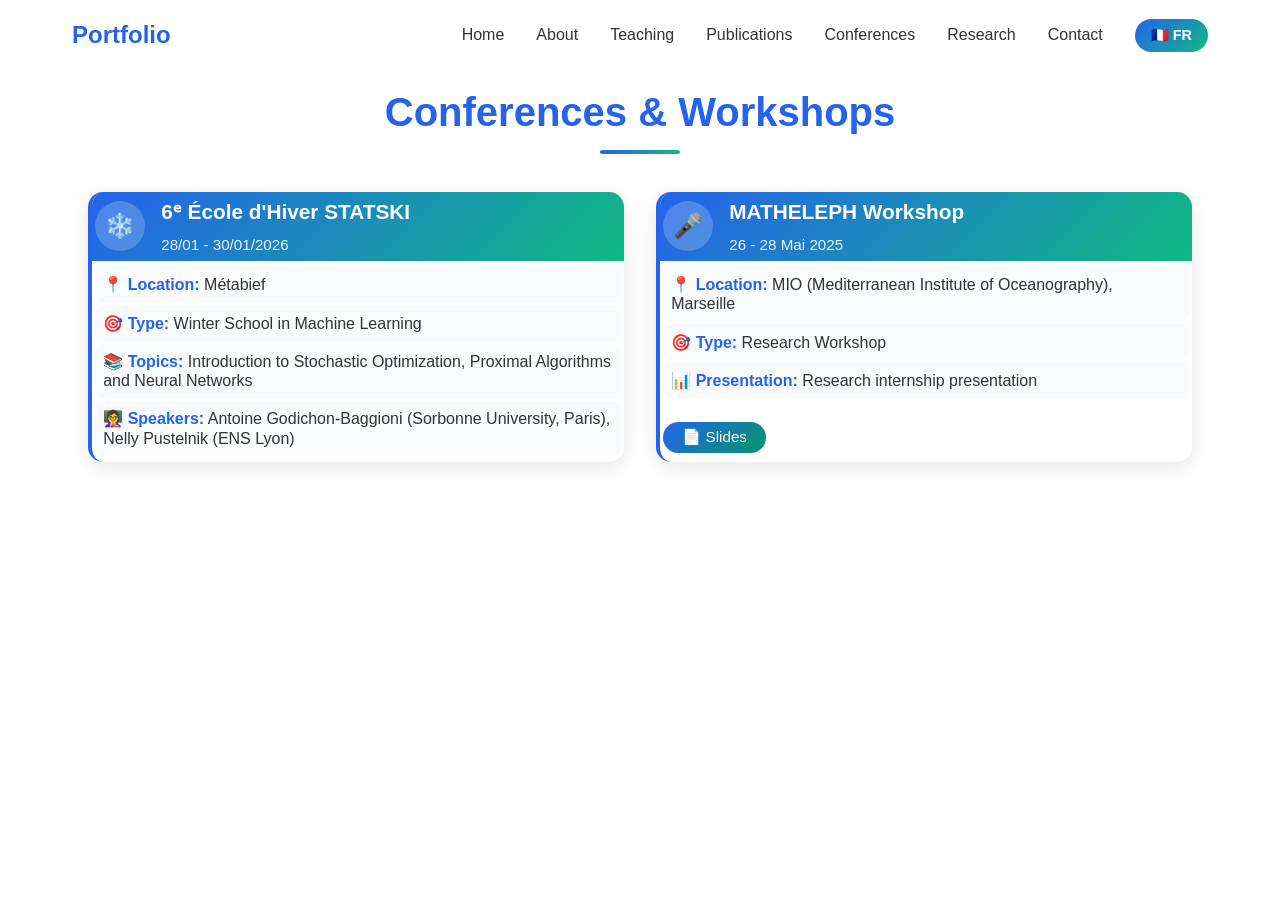
==== conferences.html @ 9cde71ce "Version prête a mettre en public" ====
<!DOCTYPE html>
<html lang="fr">
<head>
    <meta charset="UTF-8">
    <meta name="viewport" content="width=device-width, initial-scale=1.0">
    <title>Conférences - Portfolio</title>
    <link rel="stylesheet" href="style.css">
</head>
<body>
    <!-- Navigation -->
    <nav>
        <div class="nav-container">
            <div class="logo">Portfolio</div>
            <div class="mobile-menu-toggle" onclick="toggleMobileMenu()">
                <span></span>
                <span></span>
                <span></span>
            </div>
            <ul class="nav-links" id="navLinks">
                <li><a href="index.html" data-fr="Accueil" data-en="Home">Accueil</a></li>
                <li><a href="about.html" data-fr="À propos" data-en="About">À propos</a></li>
                <li><a href="teaching.html" data-fr="Enseignement" data-en="Teaching">Enseignement</a></li>
                <li><a href="publications.html" data-fr="Publications" data-en="Publications">Publications</a></li>
                <li><a href="conferences.html" data-fr="Conférences" data-en="Conferences">Conférences</a></li>
                <li><a href="research.html" data-fr="Recherche" data-en="Research">Recherche</a></li>
                <li><a href="contact.html" data-fr="Contact" data-en="Contact">Contact</a></li>
                <li><button class="language-toggle" onclick="toggleLanguage()" id="langToggle">🇬🇧 EN</button></li>
            </ul>
        </div>
    </nav>

    <!-- Conferences Section -->
    <section id="conferences" class="section">
        <div class="container">
            <h2 class="section-title" data-fr="Conférences & Workshops" data-en="Conferences & Workshops">
                Conférences & Workshops
            </h2>

            <div class="conferences-grid">
                <!-- Carte 1 : 6ème École d'Hiver STATSKI -->
                <div class="conference-card">
                    <div class="conference-header">
                        <div class="conference-icon">❄️</div>
                        <div>
                            <h3>6ᵉ École d'Hiver STATSKI</h3>
                            <p class="conference-date">28/01 - 30/01/2026</p>
                        </div>
                    </div>

                    <div class="conference-body">
                        <p class="conference-location">
                            <strong>📍 <span data-fr="Lieu" data-en="Location">Lieu</span>:</strong> 
                            <span data-fr="Métabief" data-en="Métabief">
                                Métabief
                            </span>
                        </p>

                        <p class="conference-type">
                            <strong>🎯 <span data-fr="Type" data-en="Type">Type</span>:</strong> 
                            <span data-fr="École d'hiver en Machine Learning" data-en="Winter School in Machine Learning">École d'hiver en Machine Learning</span>
                        </p>

                        <p class="conference-topics">
                            <strong>📚 <span data-fr="Sujets traités" data-en="Topics">Sujets traités</span>:</strong> 
                            <span data-fr="Introduction à l'optimisation stochastique, Algorithmes proximaux et réseaux de neurones" 
                                  data-en="Introduction to Stochastic Optimization, Proximal Algorithms and Neural Networks">
                                    Introduction à l'optimisation stochastique, Algorithmes proximaux et réseaux de neurones
                            </span>
                        </p>

                        <p class="conference-speakers">
                            <strong>👩‍🏫 <span data-fr="Intervenants" data-en="Speakers">Intervenants</span>:</strong> 
                            <span data-fr="Antoine Godichon-Baggioni (Sorbonne Université, Paris), Nelly Pustelnik (ENS Lyon)" 
                                  data-en="Antoine Godichon-Baggioni (Sorbonne University, Paris), Nelly Pustelnik (ENS Lyon)">
                                Antoine Godichon-Baggioni (Sorbonne Université, Paris), Nelly Pustelnik (ENS Lyon)
                            </span>
                        </p>
                    </div>
                </div>

                <!-- Carte 2 : MATHELEPH Workshop -->
                <div class="conference-card">
                    <div class="conference-header">
                        <div class="conference-icon">🎤</div>
                        <div>
                            <h3>MATHELEPH Workshop</h3>
                            <p class="conference-date">26 - 28 Mai 2025</p>
                        </div>
                    </div>
                    
                    <div class="conference-body">
                        <p class="conference-location">
                            <strong>📍 <span data-fr="Lieu" data-en="Location">Lieu</span>:</strong> 
                            <span data-fr="MIO (Mediterranean Institute of Oceanography), Marseille" data-en="MIO (Mediterranean Institute of Oceanography), Marseille">
                                MIO (Mediterranean Institute of Oceanography), Marseille
                            </span>
                        </p>
                        
                        <p class="conference-type">
                            <strong>🎯 <span data-fr="Type" data-en="Type">Type</span>:</strong> 
                            <span data-fr="Workshop de recherche" data-en="Research Workshop">Workshop de recherche</span>
                        </p>
                        
                        <p class="conference-presentation">
                            <strong>📊 <span data-fr="Présentation" data-en="Presentation">Présentation</span>:</strong> 
                            <span data-fr="Présentation de mon stage de recherche" data-en="Research internship presentation">
                                Présentation de mon stage de recherche
                            </span>
                        </p>
                        
                        <div class="conference-links">
                            <a href="pdf/matheleph.pdf" target="_blank" rel="noopener noreferrer" class="conference-link">
                                <span data-fr="📄 Présentation" data-en="📄 Slides">📄 Slides</span>
                            </a>
                        </div>
                    </div>
                </div>

            </div>
        </div>
    </section>

    <script src="script.js"></script>
</body>
</html>
---- style.css ----
* {
    margin: 0;
    padding: 0;
    box-sizing: border-box;
}

body {
    font-family: 'Segoe UI', Tahoma, Geneva, Verdana, sans-serif;
    line-height: 1.6;
    color: #333;
    overflow-x: hidden;
}

/* Navigation */
nav {
    position: fixed;
    top: 0;
    width: 100%;
    background: rgba(255, 255, 255, 0.95);
    backdrop-filter: blur(10px);
    z-index: 1000;
    padding: 1rem 0;
    transition: all 0.3s ease;
}

.nav-container {
    max-width: 1200px;
    margin: 0 auto;
    display: flex;
    justify-content: space-between;
    align-items: center;
    padding: 0 2rem;
}

.logo {
    font-size: 1.5rem;
    font-weight: bold;
    color: #2563eb;
}

.nav-links {
    display: flex;
    list-style: none;
    gap: 2rem;
    align-items: center;
}

.language-toggle {
    background: linear-gradient(135deg, #2563eb, #10b981);
    color: white;
    border: none;
    padding: 0.5rem 1rem;
    border-radius: 20px;
    cursor: pointer;
    font-size: 0.9rem;
    font-weight: bold;
    transition: all 0.3s ease;
    display: flex;
    align-items: center;
    gap: 0.5rem;
}

.language-toggle:hover {
    transform: scale(1.05);
    box-shadow: 0 5px 15px rgba(37, 99, 235, 0.3);
}

.nav-links a {
    text-decoration: none;
    color: #333;
    transition: color 0.3s ease;
    position: relative;
}

.nav-links a:hover {
    color: #2563eb;
}

.nav-links a::after {
    content: '';
    position: absolute;
    width: 0;
    height: 2px;
    bottom: -5px;
    left: 0;
    background: linear-gradient(90deg, #2563eb, #10b981);
    transition: width 0.3s ease;
}

.nav-links a:hover::after {
    width: 100%;
}

/* Hero Section */
.hero {
    min-height: 100vh;
    background: linear-gradient(135deg, #667eea 0%, #764ba2 100%);
    display: flex;
    align-items: center;
    justify-content: center;
    text-align: center;
    color: white;
    position: relative;
    overflow: hidden;
    padding: 6rem 0 3rem;
}

.hero::before {
    content: '';
    position: absolute;
    top: 0;
    left: 0;
    right: 0;
    bottom: 0;
    background: rgba(0, 0, 0, 0.1);
    z-index: 1;
}

.math-background {
    position: absolute;
    top: 0;
    left: 0;
    width: 100%;
    height: 100%;
    overflow: hidden;
    z-index: 0;
}

.floating-formula {
    position: absolute;
    color: rgba(255, 255, 255, 0.15);
    font-family: 'Times New Roman', serif;
    font-weight: bold;
    pointer-events: none;
    animation: float-formulas 20s linear infinite;
}

.floating-code {
    position: absolute;
    color: rgba(255, 255, 255, 0.1);
    font-family: 'Courier New', monospace;
    font-size: 0.8rem;
    pointer-events: none;
    animation: float-code 25s linear infinite;
}

@keyframes float-formulas {
    0% {
        transform: translateY(100vh) translateX(0) rotate(0deg);
        opacity: 0;
    }
    10% {
        opacity: 1;
    }
    90% {
        opacity: 1;
    }
    100% {
        transform: translateY(-100px) translateX(50px) rotate(360deg);
        opacity: 0;
    }
}

@keyframes float-code {
    0% {
        transform: translateY(100vh) translateX(0) rotate(0deg);
        opacity: 0;
    }
    10% {
        opacity: 1;
    }
    90% {
        opacity: 1;
    }
    100% {
        transform: translateY(-100px) translateX(-30px) rotate(-180deg);
        opacity: 0;
    }
}

.hero-content {
    z-index: 2;
    max-width: 1200px;
    padding: 0 2rem;
    position: relative;
    width: 100%;
}

.hero-grid {
    display: grid;
    grid-template-columns: 1fr 1fr;
    gap: 4rem;
    align-items: center;
}

.hero-left {
    text-align: center;
}

.profile-photo {
    width: 250px;
    height: 250px;
    border-radius: 50%;
    background: rgba(255, 255, 255, 0.2);
    margin: 0 auto 1.5rem;
    display: flex;
    align-items: center;
    justify-content: center;
    border: 4px solid rgba(255, 255, 255, 0.3);
    font-size: 2.5rem;
    animation: pulse 2s ease-in-out infinite;
    overflow: hidden;
    position: relative;
}

.profile-photo img {
    width: 100%;
    height: 100%;
    object-fit: cover;
    border-radius: 50%;
}

.profile-photo.placeholder {
    background: rgba(255, 255, 255, 0.2);
    color: white;
}

.hero h1 {
    font-size: 2.5rem;
    margin-bottom: 0.8rem;
    animation: fadeInUp 1s ease-out;
}

.hero .subtitle {
    font-size: 1.1rem;
    margin-bottom: 0.8rem;
    opacity: 0.9;
    animation: fadeInUp 1s ease-out 0.2s both;
}

.hero .tagline {
    font-size: 1rem;
    opacity: 0.8;
    animation: fadeInUp 1s ease-out 0.4s both;
}

.hero-right {
    text-align: left;
}

.contact-hero-title {
    font-size: 1.8rem;
    margin-bottom: 1.5rem;
    opacity: 0.95;
    font-weight: 600;
}

.contact-hero-item {
    display: flex;
    align-items: center;
    gap: 1rem;
    padding: 1rem;
    background: rgba(255, 255, 255, 0.15);
    border-radius: 10px;
    margin-bottom: 1rem;
    transition: all 0.3s ease;
    backdrop-filter: blur(10px);
}

.contact-hero-item:hover {
    background: rgba(255, 255, 255, 0.25);
    transform: translateX(10px);
}

.contact-hero-icon {
    width: 45px;
    height: 45px;
    background: rgba(255, 255, 255, 0.3);
    border-radius: 50%;
    display: flex;
    align-items: center;
    justify-content: center;
    font-size: 1.2rem;
    flex-shrink: 0;
}

.contact-hero-item strong {
    display: block;
    margin-bottom: 0.2rem;
    font-size: 0.9rem;
}

.contact-hero-item a {
    color: white;
    text-decoration: none;
    transition: opacity 0.3s ease;
}

.contact-hero-item a:hover {
    opacity: 0.8;
    text-decoration: underline;
}

.contact-hero-item span {
    font-size: 0.95rem;
}

/* Sections */
.section {
    padding: 5rem 0;
}

.container {
    max-width: 1200px;
    margin: 0 auto;
    padding: 0 2rem;
}

.section-title {
    font-size: 2.5rem;
    text-align: center;
    margin-bottom: 3rem;
    color: #2563eb;
    position: relative;
}

.section-title::after {
    content: '';
    width: 80px;
    height: 4px;
    background: linear-gradient(90deg, #2563eb, #10b981);
    position: absolute;
    bottom: -10px;
    left: 50%;
    transform: translateX(-50%);
    border-radius: 2px;
}

/* About Section */
.about {
    background: #f8fafc;
}

.about-content {
    display: grid;
    grid-template-columns: 1fr 1fr;
    gap: 4rem;
    align-items: center;
}

.about-text {
    font-size: 1.1rem;
    line-height: 1.8;
}

.about-highlights {
    background: white;
    padding: 2rem;
    border-radius: 15px;
    box-shadow: 0 10px 30px rgba(0, 0, 0, 0.1);
    transform: translateY(20px);
    animation: slideInRight 1s ease-out forwards;
}

.highlight-item {
    display: flex;
    align-items: center;
    margin-bottom: 1.5rem;
    padding: 1rem;
    background: linear-gradient(135deg, #e0f2fe, #e8f5e8);
    border-radius: 10px;
    transition: transform 0.3s ease;
}

.highlight-item:hover {
    transform: translateX(10px);
}

.highlight-icon {
    width: 40px;
    height: 40px;
    background: linear-gradient(135deg, #2563eb, #10b981);
    border-radius: 50%;
    display: flex;
    align-items: center;
    justify-content: center;
    margin-right: 1rem;
    color: white;
    font-weight: bold;
}

/* Teaching Section */
.teaching-intro {
    text-align: center;
    font-size: 1.1rem;
    margin-bottom: 3rem;
    color: #334155;
    line-height: 1.8;
}

.teaching-table-container {
    overflow-x: auto;
    background: white;
    border-radius: 15px;
    box-shadow: 0 10px 30px rgba(0, 0, 0, 0.1);
    padding: 2rem;
    max-width: 1200px;
    margin: 0 auto 2rem auto;
}

.teaching-table {
    width: 100%;
    min-width: 900px;
    border-collapse: collapse;
    font-size: 1rem;
}

.teaching-table thead {
    background: linear-gradient(135deg, #2563eb, #10b981);
    color: white;
}

.teaching-table th {
    padding: 1.2rem;
    text-align: left;
    font-weight: 600;
    border-bottom: 3px solid #1e40af;
}

.teaching-table td {
    padding: 1.5rem 1.2rem;
    border-bottom: 1px solid #e2e8f0;
    vertical-align: top;
}

.teaching-table tbody tr {
    transition: all 0.3s ease;
}

.teaching-table tbody tr:hover {
    background: linear-gradient(135deg, #f0f9ff, #f0fdf4);
    transform: scale(1.01);
}

.teaching-table tbody tr:last-child td {
    border-bottom: none;
}

.teaching-table ul {
    margin: 0.5rem 0 0 0;
    padding-left: 1.5rem;
    list-style-type: disc;
}

.teaching-table li {
    margin: 0.3rem 0;
    line-height: 1.6;
}

.teaching-table strong {
    color: #2563eb;
    display: block;
    margin-bottom: 0.5rem;
}

.subsection-title {
    text-align: center;
    margin-top: 3rem;
    margin-bottom: 2rem;
    font-size: 1.8rem;
    color: #2563eb;
}

/* Publication Section */
.publications-list {
    margin-top: 1rem;
}

.publication-item {
    margin-bottom: 0.8rem;
    padding-bottom: 0.4rem;
    border-bottom: 1px solid #e5e7eb;
}

.publication-authors {
    margin: 0;
    font-size: 0.95rem;
    line-height: 1.2;
}

.publication-title {
    margin: 0.1rem 0;
    font-size: 1rem;
    line-height: 1.2;
}

.publication-journal {
    margin: 0;
    font-size: 0.85rem;
    color: #374151;
    line-height: 1.2;
}

.publication-links {
    margin-top: 0.2rem;
}

.publication-links a {
    margin-right: 0.6rem;
    font-size: 0.85rem;
    color: #2563eb;
    text-decoration: none;
}

/* Conferences Section */

.conferences-grid {
    display: grid;
    grid-template-columns: repeat(auto-fit, minmax(350px, 1fr));
    gap: 2rem;
    margin: 1rem 1rem 1rem 1rem;
}

.conference-card {
    background: white;
    border-radius: 15px;
    box-shadow: 0 5px 20px rgba(0, 0, 0, 0.1);
    overflow: hidden;
    transition: all 0.3s ease;
    border-left: 4px solid  #2563eb;
}

.conference-card:hover {
    transform: translateY(-10px);
    box-shadow: 0 15px 40px rgba(0, 0, 0, 0.15);
}

.conference-header {
    background: linear-gradient(135deg, #2563eb, #10b981);
    color: white;
    padding: 0.2rem;
    display: flex;
    align-items: center;
    gap: 1rem;
}

.conference-icon {
    width: 50px;
    height: 50px;
    background: rgba(255, 255, 255, 0.2);
    border-radius: 50%;
    display: flex;
    align-items: center;
    justify-content: center;
    font-size: 1.5rem;
    flex-shrink: 0;
}

.conference-header h3 {
    margin: 0;
    font-size: 1.3rem;
}

.conference-date {
    margin: 0.3rem 0 0 0;
    font-size: 0.95rem;
    opacity: 0.9;
}

.conference-body {
    padding: 0.2rem;
}

.conference-body p {
    margin: 0.2rem 0; 
    line-height: 1.2
}

.conference-location,
.conference-type,
.conference-presentation,
.conference-topics,
.conference-speakers{
    padding: 0.5rem;
    background: #f8fafc;
    border-radius: 8px;
    margin-bottom: 0.8rem;
}

.conference-location strong,
.conference-type strong,
.conference-presentation strong,
.conference-topics strong,
.conference-speakers strong{
    color: #2563eb;
    margin-bottom: 0.5rem;
}

.conference-links {
    margin-top: 1.5rem;
    display: flex;
    flex-wrap: wrap;
    gap: 1rem;
}

.conference-link {
    padding: 0.2rem 1.2rem;
    background: linear-gradient(135deg, #2563eb, #059669);
    color: white;
    text-decoration: none;
    border-radius: 25px;
    font-size: 0.95rem;
    transition: all 0.3s ease;
    display: inline-block;
}

.conference-link:hover {
    transform: scale(1.05);
    box-shadow: 0 5px 15px rgba(16, 185, 129, 0.3);
}

/* Research Section */
.research-grid {
    display: grid;
    grid-template-columns: repeat(auto-fit, minmax(300px, 1fr));
    gap: 2rem;
    margin-top: 2rem;
}

.research-card {
    background: white;
    padding: 2rem;
    border-radius: 15px;
    box-shadow: 0 5px 20px rgba(0, 0, 0, 0.1);
    transition: all 0.3s ease;
    border-left: 4px solid #2563eb;
}

.research-card:hover {
    transform: translateY(-10px);
    box-shadow: 0 15px 40px rgba(0, 0, 0, 0.15);
}

.research-card h3 {
    color: #2563eb;
    margin-bottom: 1rem;
}

.research-links {
    margin-top: 1rem;
    display: flex;
    gap: 1rem;
}

.research-link {
    padding: 0.5rem 1rem;
    background: linear-gradient(135deg, #2563eb, #10b981);
    color: white;
    text-decoration: none;
    border-radius: 25px;
    font-size: 0.9rem;
    transition: all 0.3s ease;
}

.research-link:hover {
    transform: scale(1.05);
    box-shadow: 0 5px 15px rgba(37, 99, 235, 0.3);
}

/* Contact Section */
.contact {
    background: linear-gradient(135deg, #1e293b, #334155);
    color: white;
}

.contact-content {
    max-width: 600px;
    margin: 0 auto;
}

.contact-form {
    background: rgba(255, 255, 255, 0.1);
    padding: 2rem;
    border-radius: 15px;
    backdrop-filter: blur(10px);
}

.form-group {
    margin-bottom: 1.5rem;
}

.form-group label {
    display: block;
    margin-bottom: 0.5rem;
    color: #e2e8f0;
}

.form-group input,
.form-group textarea {
    width: 100%;
    padding: 1rem;
    border: none;
    border-radius: 8px;
    background: rgba(255, 255, 255, 0.9);
    font-size: 1rem;
    transition: all 0.3s ease;
}

.form-group input:focus,
.form-group textarea:focus {
    outline: none;
    box-shadow: 0 0 0 3px rgba(37, 99, 235, 0.3);
}

.submit-btn {
    background: linear-gradient(135deg, #2563eb, #10b981);
    color: white;
    padding: 1rem 2rem;
    border: none;
    border-radius: 25px;
    font-size: 1rem;
    cursor: pointer;
    transition: all 0.3s ease;
    width: 100%;
}

.submit-btn:hover {
    transform: translateY(-2px);
    box-shadow: 0 10px 25px rgba(37, 99, 235, 0.3);
}

/* Animations */
@keyframes fadeInUp {
    from {
        opacity: 0;
        transform: translateY(30px);
    }
    to {
        opacity: 1;
        transform: translateY(0);
    }
}

@keyframes slideInRight {
    from {
        opacity: 0;
        transform: translateX(50px);
    }
    to {
        opacity: 1;
        transform: translateX(0);
    }
}

@keyframes pulse {
    0%, 100% {
        transform: scale(1);
    }
    50% {
        transform: scale(1.05);
    }
}

/* Mobile Responsive */
@media (max-width: 968px) {
    .hero-grid {
        grid-template-columns: 1fr;
        gap: 2rem;
    }

    .hero-right {
        text-align: center;
    }

    .contact-hero-item {
        justify-content: center;
    }

    .teaching-table-container {
        padding: 1rem;
    }

    .teaching-table {
        font-size: 0.9rem;
    }

    .teaching-table th,
    .teaching-table td {
        padding: 0.8rem 0.6rem;
    }
}

@media (max-width: 768px) {
    .nav-container {
        padding: 0 1rem;
    }

    .nav-links {
        gap: 1rem;
    }

    .hero {
        min-height: auto;
        padding: 5rem 0 2rem;
    }

    .hero h1 {
        font-size: 2rem;
    }

    .hero .subtitle {
        font-size: 1rem;
    }

    .hero .tagline {
        font-size: 0.9rem;
    }

    .about-content {
        grid-template-columns: 1fr;
        gap: 2rem;
    }

    .profile-photo {
        width: 180px;
        height: 180px;
        font-size: 2rem;
    }

    .container {
        padding: 0 1rem;
    }

    .research-links {
        flex-direction: column;
    }

    .contact-hero-title {
        font-size: 1.5rem;
    }

    .contact-hero-item {
        flex-direction: column;
        text-align: center;
    }
}

/* Scroll behavior */
html {
    scroll-behavior: smooth;
}

/* Mobile menu toggle */
.mobile-menu-toggle {
    display: none;
    flex-direction: column;
    cursor: pointer;
}

.mobile-menu-toggle span {
    width: 25px;
    height: 3px;
    background: #333;
    margin: 3px 0;
    transition: 0.3s;
}

@media (max-width: 768px) {
    .mobile-menu-toggle {
        display: flex;
    }

    .nav-links {
        position: fixed;
        top: 70px;
        left: -100%;
        width: 100%;
        height: calc(100vh - 70px);
        background: white;
        flex-direction: column;
        justify-content: flex-start;
        align-items: center;
        padding-top: 2rem;
        transition: left 0.3s ease;
    }

    .nav-links.active {
        left: 0;
    }
}
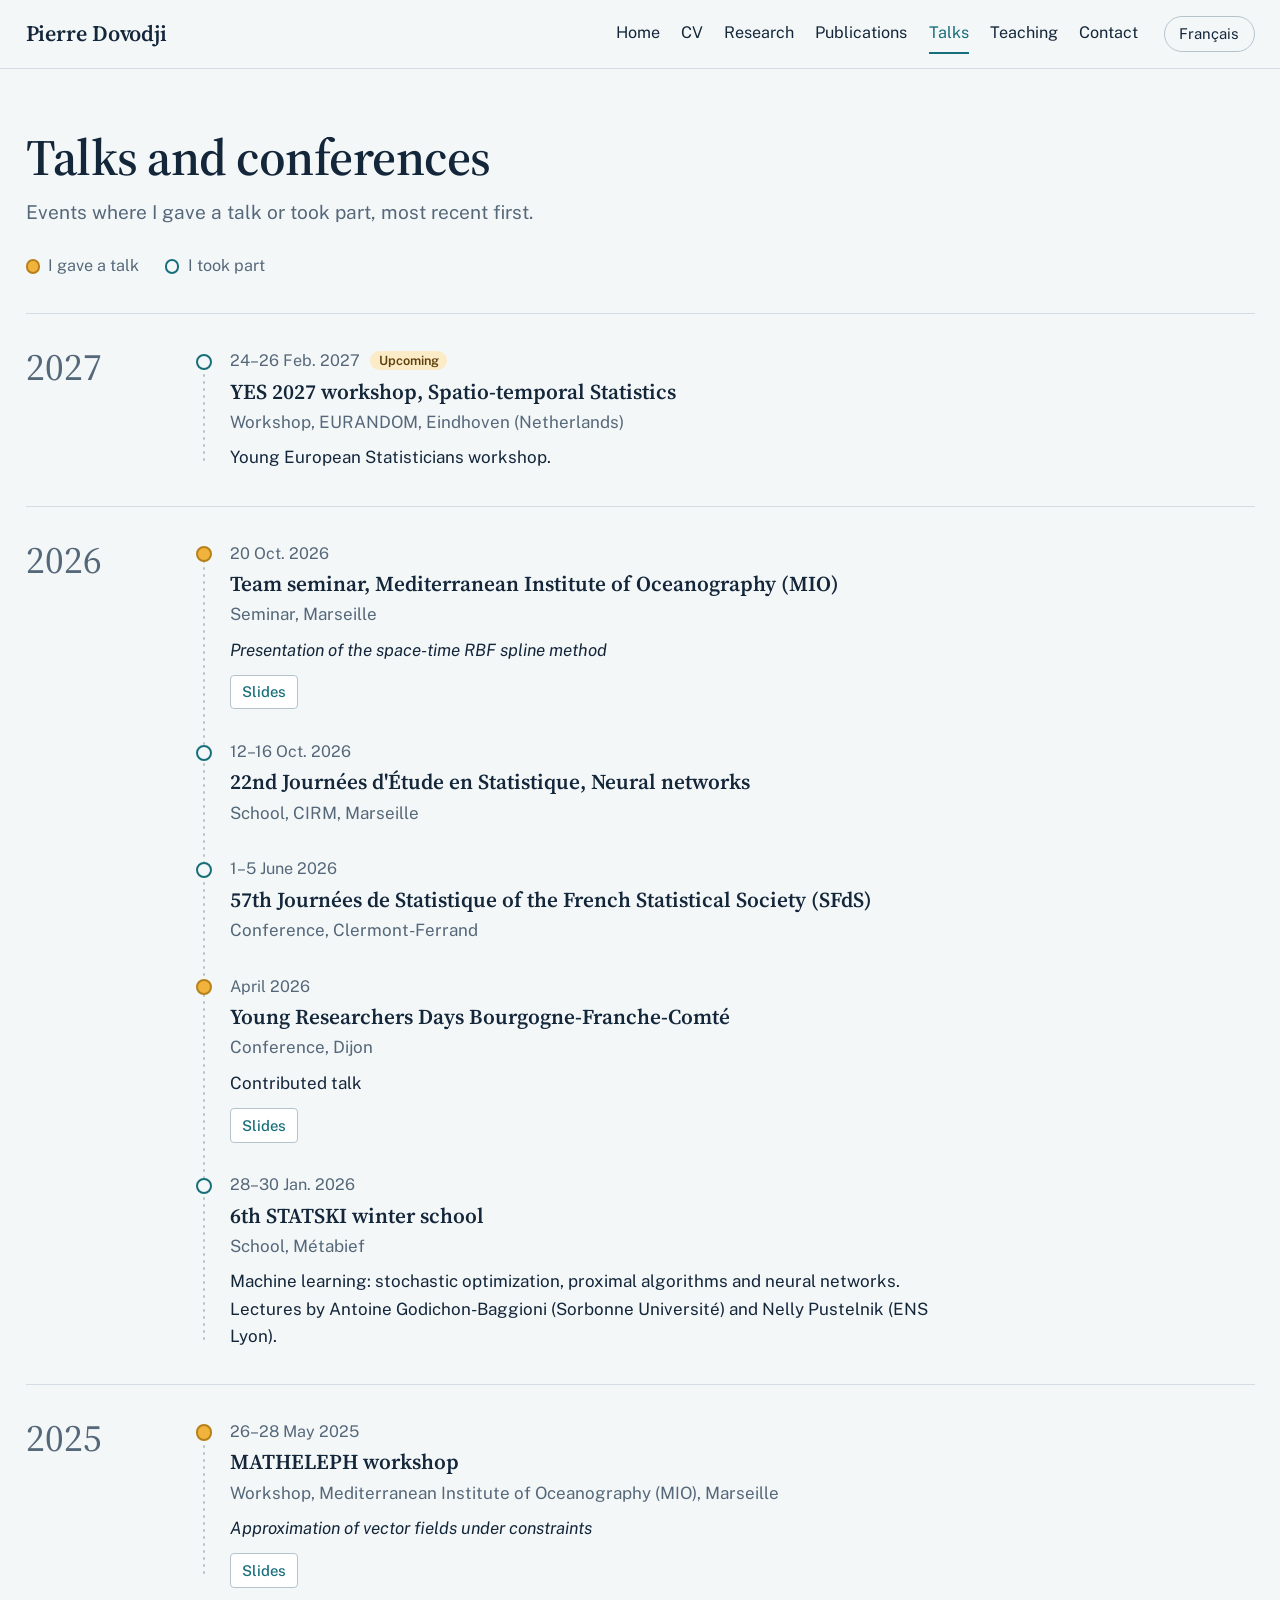
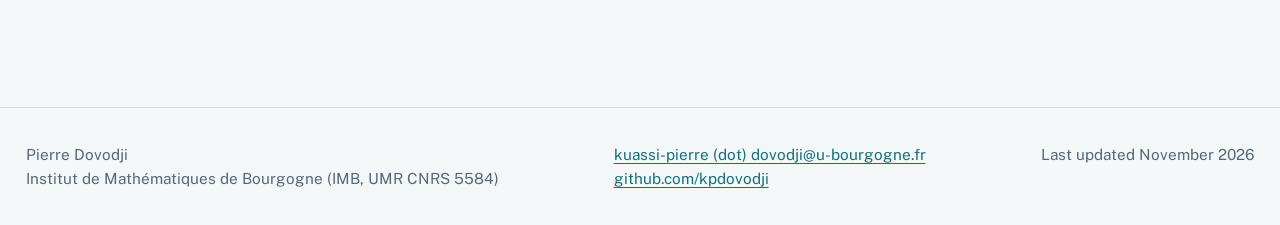
==== commit 1bb98a51: "Nouveau site" ====
--- a/conferences.html
+++ b/conferences.html
@@ -1,125 +1,19 @@
 <!DOCTYPE html>
-<html lang="fr">
+<html lang="en">
 <head>
     <meta charset="UTF-8">
     <meta name="viewport" content="width=device-width, initial-scale=1.0">
-    <title>Conférences - Portfolio</title>
+    <title>Talks | Pierre Dovodji</title>
+    <meta name="description" content="Talks and conferences of Pierre Dovodji.">
+    <link rel="icon" href="favicon.svg" type="image/svg+xml">
     <link rel="stylesheet" href="style.css">
 </head>
-<body>
-    <!-- Navigation -->
-    <nav>
-        <div class="nav-container">
-            <div class="logo">Portfolio</div>
-            <div class="mobile-menu-toggle" onclick="toggleMobileMenu()">
-                <span></span>
-                <span></span>
-                <span></span>
-            </div>
-            <ul class="nav-links" id="navLinks">
-                <li><a href="index.html" data-fr="Accueil" data-en="Home">Accueil</a></li>
-                <li><a href="about.html" data-fr="À propos" data-en="About">À propos</a></li>
-                <li><a href="teaching.html" data-fr="Enseignement" data-en="Teaching">Enseignement</a></li>
-                <li><a href="publications.html" data-fr="Publications" data-en="Publications">Publications</a></li>
-                <li><a href="conferences.html" data-fr="Conférences" data-en="Conferences">Conférences</a></li>
-                <li><a href="research.html" data-fr="Recherche" data-en="Research">Recherche</a></li>
-                <li><a href="contact.html" data-fr="Contact" data-en="Contact">Contact</a></li>
-                <li><button class="language-toggle" onclick="toggleLanguage()" id="langToggle">🇬🇧 EN</button></li>
-            </ul>
-        </div>
-    </nav>
-
-    <!-- Conferences Section -->
-    <section id="conferences" class="section">
-        <div class="container">
-            <h2 class="section-title" data-fr="Conférences & Workshops" data-en="Conferences & Workshops">
-                Conférences & Workshops
-            </h2>
-
-            <div class="conferences-grid">
-                <!-- Carte 1 : 6ème École d'Hiver STATSKI -->
-                <div class="conference-card">
-                    <div class="conference-header">
-                        <div class="conference-icon">❄️</div>
-                        <div>
-                            <h3>6ᵉ École d'Hiver STATSKI</h3>
-                            <p class="conference-date">28/01 - 30/01/2026</p>
-                        </div>
-                    </div>
-
-                    <div class="conference-body">
-                        <p class="conference-location">
-                            <strong>📍 <span data-fr="Lieu" data-en="Location">Lieu</span>:</strong> 
-                            <span data-fr="Métabief" data-en="Métabief">
-                                Métabief
-                            </span>
-                        </p>
-
-                        <p class="conference-type">
-                            <strong>🎯 <span data-fr="Type" data-en="Type">Type</span>:</strong> 
-                            <span data-fr="École d'hiver en Machine Learning" data-en="Winter School in Machine Learning">École d'hiver en Machine Learning</span>
-                        </p>
-
-                        <p class="conference-topics">
-                            <strong>📚 <span data-fr="Sujets traités" data-en="Topics">Sujets traités</span>:</strong> 
-                            <span data-fr="Introduction à l'optimisation stochastique, Algorithmes proximaux et réseaux de neurones" 
-                                  data-en="Introduction to Stochastic Optimization, Proximal Algorithms and Neural Networks">
-                                    Introduction à l'optimisation stochastique, Algorithmes proximaux et réseaux de neurones
-                            </span>
-                        </p>
-
-                        <p class="conference-speakers">
-                            <strong>👩‍🏫 <span data-fr="Intervenants" data-en="Speakers">Intervenants</span>:</strong> 
-                            <span data-fr="Antoine Godichon-Baggioni (Sorbonne Université, Paris), Nelly Pustelnik (ENS Lyon)" 
-                                  data-en="Antoine Godichon-Baggioni (Sorbonne University, Paris), Nelly Pustelnik (ENS Lyon)">
-                                Antoine Godichon-Baggioni (Sorbonne Université, Paris), Nelly Pustelnik (ENS Lyon)
-                            </span>
-                        </p>
-                    </div>
-                </div>
-
-                <!-- Carte 2 : MATHELEPH Workshop -->
-                <div class="conference-card">
-                    <div class="conference-header">
-                        <div class="conference-icon">🎤</div>
-                        <div>
-                            <h3>MATHELEPH Workshop</h3>
-                            <p class="conference-date">26 - 28 Mai 2025</p>
-                        </div>
-                    </div>
-                    
-                    <div class="conference-body">
-                        <p class="conference-location">
-                            <strong>📍 <span data-fr="Lieu" data-en="Location">Lieu</span>:</strong> 
-                            <span data-fr="MIO (Mediterranean Institute of Oceanography), Marseille" data-en="MIO (Mediterranean Institute of Oceanography), Marseille">
-                                MIO (Mediterranean Institute of Oceanography), Marseille
-                            </span>
-                        </p>
-                        
-                        <p class="conference-type">
-                            <strong>🎯 <span data-fr="Type" data-en="Type">Type</span>:</strong> 
-                            <span data-fr="Workshop de recherche" data-en="Research Workshop">Workshop de recherche</span>
-                        </p>
-                        
-                        <p class="conference-presentation">
-                            <strong>📊 <span data-fr="Présentation" data-en="Presentation">Présentation</span>:</strong> 
-                            <span data-fr="Présentation de mon stage de recherche" data-en="Research internship presentation">
-                                Présentation de mon stage de recherche
-                            </span>
-                        </p>
-                        
-                        <div class="conference-links">
-                            <a href="pdf/matheleph.pdf" target="_blank" rel="noopener noreferrer" class="conference-link">
-                                <span data-fr="📄 Présentation" data-en="📄 Slides">📄 Slides</span>
-                            </a>
-                        </div>
-                    </div>
-                </div>
-
-            </div>
-        </div>
-    </section>
-
+<body data-page="talks">
+    <div id="site-header"></div>
+    <main id="app" tabindex="-1"></main>
+    <div id="site-footer"></div>
+    <noscript><p class="noscript">This site needs JavaScript. / Ce site a besoin de JavaScript.</p></noscript>
+    <script src="data.js"></script>
     <script src="script.js"></script>
 </body>
 </html>
--- a/style.css
+++ b/style.css
@@ -1,890 +1,474 @@
-* {
+/*
+  Style du site de Pierre Dovodji.
+  Couleurs : bleu océan profond (--sea), sarcelle (--teal), jaune safran des traces satellitaires (--track).
+*/
+
+/* Polices hébergées sur le site (licence SIL Open Font License, voir le dossier fonts) */
+@font-face {
+    font-family: "Source Serif 4"; font-style: normal; font-weight: 200 900; font-display: swap;
+    src: url("fonts/source-serif-4-latin-opsz-normal.woff2") format("woff2");
+}
+@font-face {
+    font-family: "Source Serif 4"; font-style: italic; font-weight: 200 900; font-display: swap;
+    src: url("fonts/source-serif-4-latin-opsz-italic.woff2") format("woff2");
+}
+@font-face {
+    font-family: "Public Sans"; font-style: normal; font-weight: 100 900; font-display: swap;
+    src: url("fonts/public-sans-latin-wght-normal.woff2") format("woff2");
+}
+@font-face {
+    font-family: "Public Sans"; font-style: italic; font-weight: 100 900; font-display: swap;
+    src: url("fonts/public-sans-latin-wght-italic.woff2") format("woff2");
+}
+
+:root {
+    --paper: #F4F7F8;
+    --surface: #FFFFFF;
+    --ink: #13263A;
+    --muted: #55687A;
+    --line: #D3DDE3;
+    --line-strong: #B4C3CC;
+    --sea: #0F2C44;
+    --teal: #176F7B;
+    --teal-light: #7CC6CF;
+    --track: #F2B33D;
+    --track-dark: #B7811A;
+    --cv-blue: #3873B3;
+    --serif: "Source Serif 4", "Source Serif Pro", Georgia, serif;
+    --sans: "Public Sans", "Segoe UI", system-ui, -apple-system, sans-serif;
+}
+
+*, *::before, *::after { box-sizing: border-box; }
+
+html { font-size: 106.25%; -webkit-text-size-adjust: 100%; }
+
+body {
     margin: 0;
-    padding: 0;
-    box-sizing: border-box;
-}
-
-body {
-    font-family: 'Segoe UI', Tahoma, Geneva, Verdana, sans-serif;
+    background: var(--paper);
+    color: var(--ink);
+    font-family: var(--sans);
+    font-size: 1rem;
     line-height: 1.6;
-    color: #333;
-    overflow-x: hidden;
-}
-
-/* Navigation */
-nav {
-    position: fixed;
-    top: 0;
-    width: 100%;
-    background: rgba(255, 255, 255, 0.95);
-    backdrop-filter: blur(10px);
-    z-index: 1000;
-    padding: 1rem 0;
-    transition: all 0.3s ease;
-}
-
-.nav-container {
-    max-width: 1200px;
-    margin: 0 auto;
-    display: flex;
-    justify-content: space-between;
-    align-items: center;
-    padding: 0 2rem;
-}
-
-.logo {
-    font-size: 1.5rem;
-    font-weight: bold;
-    color: #2563eb;
-}
-
-.nav-links {
-    display: flex;
-    list-style: none;
-    gap: 2rem;
-    align-items: center;
-}
-
-.language-toggle {
-    background: linear-gradient(135deg, #2563eb, #10b981);
-    color: white;
-    border: none;
-    padding: 0.5rem 1rem;
-    border-radius: 20px;
-    cursor: pointer;
-    font-size: 0.9rem;
-    font-weight: bold;
-    transition: all 0.3s ease;
-    display: flex;
-    align-items: center;
-    gap: 0.5rem;
-}
-
-.language-toggle:hover {
-    transform: scale(1.05);
-    box-shadow: 0 5px 15px rgba(37, 99, 235, 0.3);
-}
-
-.nav-links a {
-    text-decoration: none;
-    color: #333;
-    transition: color 0.3s ease;
+}
+
+img { max-width: 100%; }
+
+a {
+    color: var(--teal);
+    text-decoration-thickness: 1px;
+    text-underline-offset: 0.18em;
+}
+a:hover { text-decoration-thickness: 2px; }
+
+:focus-visible { outline: 3px solid var(--teal); outline-offset: 2px; }
+.hero :focus-visible { outline-color: var(--track); }
+main:focus { outline: none; }
+
+.wrap { max-width: 92rem; margin: 0 auto; padding-inline: 1.5rem; }
+
+.vh {
+    position: absolute !important;
+    width: 1px; height: 1px;
+    overflow: hidden;
+    clip: rect(0 0 0 0);
+    white-space: nowrap;
+}
+
+.skip-link { position: absolute; left: -9999px; }
+.skip-link:focus {
+    left: 1rem; top: 1rem; z-index: 100;
+    background: var(--surface); color: var(--ink);
+    padding: 0.5rem 1rem; border-radius: 6px;
+}
+
+.noscript { padding: 2rem; text-align: center; }
+
+h1, h2, h3 { color: var(--ink); }
+h2 { font-family: var(--serif); font-weight: 600; font-size: 1.6rem; line-height: 1.2; margin: 0 0 1.25rem; }
+h3 { font-family: var(--sans); font-weight: 600; font-size: 1.05rem; line-height: 1.35; margin: 0; }
+
+.muted, .where { color: var(--muted); }
+
+/* ---------- En-tête ---------- */
+
+.site-header {
+    position: sticky; top: 0; z-index: 20;
+    background: rgba(244, 247, 248, 0.97);
+    border-bottom: 1px solid var(--line);
+}
+
+.header-inner {
     position: relative;
-}
-
-.nav-links a:hover {
-    color: #2563eb;
-}
-
-.nav-links a::after {
-    content: '';
-    position: absolute;
-    width: 0;
-    height: 2px;
-    bottom: -5px;
-    left: 0;
-    background: linear-gradient(90deg, #2563eb, #10b981);
-    transition: width 0.3s ease;
-}
-
-.nav-links a:hover::after {
-    width: 100%;
-}
-
-/* Hero Section */
+    display: flex; align-items: center; justify-content: space-between;
+    gap: 1.5rem; min-height: 4rem;
+}
+
+.wordmark {
+    font-family: var(--serif); font-weight: 600; font-size: 1.3rem;
+    color: var(--ink); text-decoration: none; letter-spacing: -0.005em;
+}
+
+.site-nav { display: flex; align-items: center; gap: 1.5rem; }
+.site-nav ul { display: flex; gap: 1.25rem; list-style: none; margin: 0; padding: 0; }
+.site-nav a {
+    display: inline-block;
+    color: var(--ink); text-decoration: none; font-size: 0.95rem;
+    padding: 0.35rem 0; border-bottom: 2px solid transparent;
+}
+.site-nav a:hover { border-bottom-color: var(--line-strong); }
+.site-nav a[aria-current="page"] { color: var(--teal); border-bottom-color: var(--teal); }
+
+.lang-toggle, .menu-toggle {
+    font: inherit; font-size: 0.875rem; color: var(--ink);
+    background: transparent; border: 1px solid var(--line-strong);
+    border-radius: 999px; padding: 0.3rem 0.85rem; cursor: pointer;
+}
+.lang-toggle:hover, .menu-toggle:hover { border-color: var(--ink); }
+.menu-toggle { display: none; border-radius: 6px; }
+
+/* ---------- Boutons ---------- */
+
+.btn {
+    display: inline-block;
+    font-family: var(--sans); font-weight: 600; font-size: 0.95rem; line-height: 1.2;
+    padding: 0.7rem 1.15rem; border-radius: 6px; border: 1px solid transparent;
+    text-decoration: none; cursor: pointer;
+}
+.btn-primary { background: var(--track); color: var(--sea); }
+.btn-primary:hover { background: #F6C35F; }
+.btn-ghost { border-color: rgba(232, 241, 244, 0.55); color: #E8F1F4; }
+.btn-ghost:hover { border-color: #FFFFFF; background: rgba(255, 255, 255, 0.06); }
+
+/* ---------- Accueil : bandeau ---------- */
+
 .hero {
-    min-height: 100vh;
-    background: linear-gradient(135deg, #667eea 0%, #764ba2 100%);
-    display: flex;
-    align-items: center;
-    justify-content: center;
-    text-align: center;
-    color: white;
-    position: relative;
-    overflow: hidden;
-    padding: 6rem 0 3rem;
-}
-
-.hero::before {
-    content: '';
-    position: absolute;
-    top: 0;
-    left: 0;
-    right: 0;
-    bottom: 0;
-    background: rgba(0, 0, 0, 0.1);
-    z-index: 1;
-}
-
-.math-background {
-    position: absolute;
-    top: 0;
-    left: 0;
-    width: 100%;
-    height: 100%;
-    overflow: hidden;
-    z-index: 0;
-}
-
-.floating-formula {
-    position: absolute;
-    color: rgba(255, 255, 255, 0.15);
-    font-family: 'Times New Roman', serif;
-    font-weight: bold;
-    pointer-events: none;
-    animation: float-formulas 20s linear infinite;
-}
-
-.floating-code {
-    position: absolute;
-    color: rgba(255, 255, 255, 0.1);
-    font-family: 'Courier New', monospace;
-    font-size: 0.8rem;
-    pointer-events: none;
-    animation: float-code 25s linear infinite;
-}
-
-@keyframes float-formulas {
-    0% {
-        transform: translateY(100vh) translateX(0) rotate(0deg);
-        opacity: 0;
+    position: relative; overflow: hidden;
+    background: var(--sea); color: #E8F1F4;
+    min-height: clamp(31rem, 74vh, 41rem);
+    display: flex; flex-direction: column; justify-content: center;
+}
+
+.hero-canvas { position: absolute; inset: 0; width: 100%; height: 100%; display: block; }
+
+.hero::after {
+    content: ""; position: absolute; inset: 0; pointer-events: none;
+    background: linear-gradient(90deg,
+        rgba(15, 44, 68, 0.97) 0%,
+        rgba(15, 44, 68, 0.88) 50%,
+        rgba(15, 44, 68, 0.45) 76%,
+        rgba(15, 44, 68, 0.1) 100%);
+}
+
+.hero-inner { position: relative; z-index: 2; width: 100%; }
+.hero-text { max-width: none; padding: 4rem 0 5rem; }
+
+.hero h1 {
+    font-family: var(--serif); font-weight: 600;
+    font-size: clamp(2.75rem, 6vw, 4.5rem); line-height: 1.02; letter-spacing: -0.015em;
+    color: #FFFFFF; margin: 0 0 1rem;
+}
+
+.hero-role { color: #A9C4D0; margin: 0 0 1.75rem; line-height: 1.5; }
+
+.hero-statement {
+    font-family: var(--serif); font-size: clamp(1.25rem, 2.2vw, 1.5rem); line-height: 1.45;
+    color: #F2F7F9; margin: 0 0 2rem;
+}
+
+.hero-actions { display: flex; flex-wrap: wrap; gap: 0.75rem; margin: 0; }
+
+
+/* ---------- Pages ---------- */
+
+.page { padding-block: 3.5rem 5rem; }
+
+.page-head { max-width: 46rem; margin-bottom: 3rem; }
+.page-head h1 {
+    font-family: var(--serif); font-weight: 600;
+    font-size: clamp(2.25rem, 4vw, 3rem); line-height: 1.1; letter-spacing: -0.01em;
+    margin: 0 0 0.75rem;
+}
+.lede { font-size: 1.125rem; color: var(--muted); margin: 0; max-width: 44rem; }
+
+.prose p { max-width: 40rem; margin: 0 0 1rem; line-height: 1.65; }
+
+/* Accueil : à propos, en bref, récemment */
+
+.home-about {
+    display: grid; grid-template-columns: 180px minmax(0, 1fr);
+    gap: 2.5rem; align-items: start;
+    padding-bottom: 3rem; border-bottom: 1px solid var(--line);
+}
+.home-about.no-photo { grid-template-columns: minmax(0, 1fr); }
+.home-about .prose p { max-width: none; }
+.portrait { width: 180px; height: auto; border-radius: 4px; }
+
+.home-brief { padding-block: 3rem; border-bottom: 1px solid var(--line); }
+.page > .home-brief, .page > .home-latest { margin-top: 0; }
+.brief { display: grid; grid-template-columns: repeat(3, minmax(0, 1fr)); gap: 2rem; margin: 0; }
+.brief div { border-top: 3px solid var(--teal); padding-top: 1rem; }
+.brief dt { font-family: var(--serif); font-weight: 600; font-size: 1.25rem; margin-bottom: 0.5rem; }
+.brief dd { margin: 0; line-height: 1.6; }
+
+.home-latest { padding-top: 3rem; }
+.latest { list-style: none; margin: 0 0 1.25rem; padding: 0; }
+.latest li {
+    display: grid; grid-template-columns: 11rem minmax(0, 1fr); gap: 1.5rem;
+    padding: 0.9rem 0; border-bottom: 1px solid var(--line);
+}
+.latest .when { color: var(--muted); font-size: 0.95rem; font-variant-numeric: tabular-nums; }
+.latest .what { font-weight: 500; }
+.latest .where { display: block; font-weight: 400; font-size: 0.95rem; }
+.more { font-weight: 600; }
+
+/* Étiquettes et liens vers des documents */
+
+.badge {
+    display: inline-block; vertical-align: 0.1em;
+    font-family: var(--sans); font-size: 0.75rem; font-weight: 600; line-height: 1.5;
+    padding: 0 0.5rem; margin-left: 0.4rem; border-radius: 999px;
+    background: #FCEBC7; color: #5E400A;
+}
+.badge-quiet { background: #E1EAEE; color: var(--ink); margin-left: 0; }
+
+.links { display: flex; flex-wrap: wrap; gap: 0.5rem; margin: 0.65rem 0 0; }
+.doc-link {
+    font-size: 0.875rem; font-weight: 500; text-decoration: none;
+    padding: 0.25rem 0.65rem; border-radius: 4px;
+    border: 1px solid var(--line-strong); background: var(--surface); color: var(--teal);
+}
+.doc-link:hover { border-color: var(--teal); }
+
+/* Listes d'entrées (recherche, publications, médiation) */
+
+.entries { list-style: none; margin: 0; padding: 0; }
+.entry {
+    display: grid; grid-template-columns: 9rem minmax(0, 1fr); gap: 1.5rem;
+    padding: 1.4rem 0; border-top: 1px solid var(--line);
+}
+.entry .when { color: var(--muted); font-size: 0.95rem; padding-top: 0.1rem; }
+.entry p { margin: 0.3rem 0 0; line-height: 1.6; }
+.pub-authors { margin: 0 0 0.3rem !important; }
+.pub-title { font-family: var(--serif); font-weight: 600; font-size: 1.2rem; line-height: 1.35; }
+
+section + section { margin-top: 3rem; }
+
+/* Recherche : la thèse */
+
+.thesis {
+    background: var(--surface);
+    border: 1px solid var(--line); border-left: 4px solid var(--teal);
+    padding: 2rem 2.25rem; margin-bottom: 3.5rem;
+}
+.kicker { color: var(--muted); margin: 0 0 0.5rem; }
+.thesis h2 { font-size: clamp(1.5rem, 2.6vw, 2rem); margin-bottom: 0.6rem; }
+.thesis > .where { margin: 0 0 1.5rem; }
+.thesis .prose p { max-width: none; }
+.apps {
+    display: grid; grid-template-columns: repeat(2, minmax(0, 1fr)); gap: 2rem;
+    margin: 1.75rem 0 1.25rem; padding-top: 1.5rem; border-top: 1px solid var(--line);
+}
+.app h3 { font-family: var(--serif); font-size: 1.2rem; margin-bottom: 0.4rem; }
+.app p { margin: 0; line-height: 1.6; }
+.thesis .muted { margin: 0; font-size: 0.95rem; }
+
+/* ---------- Conférences : frise ---------- */
+
+.legend {
+    display: flex; flex-wrap: wrap; gap: 1.5rem;
+    list-style: none; padding: 0; margin: -1.5rem 0 2rem;
+    color: var(--muted); font-size: 0.95rem;
+}
+.legend li { display: flex; align-items: center; gap: 0.5rem; }
+.mark { display: inline-block; width: 0.85rem; height: 0.85rem; border-radius: 50%; }
+.mark-talk { background: var(--track); border: 2px solid var(--track-dark); }
+.mark-attended { background: var(--paper); border: 2px solid var(--teal); }
+
+.year-group {
+    display: grid; grid-template-columns: 8rem minmax(0, 1fr); gap: 2rem;
+    padding: 2rem 0; border-top: 1px solid var(--line);
+}
+section.year-group + section.year-group { margin-top: 0; }
+.year {
+    font-family: var(--serif); font-weight: 400; font-size: 2.25rem; line-height: 1;
+    color: var(--muted); margin: 0;
+}
+
+.events { list-style: none; margin: 0; padding: 0 0 0 2rem; position: relative; }
+.events::before {
+    content: ""; position: absolute; left: 0.45rem; top: 0.6rem; bottom: 0.6rem; width: 2px;
+    background-image: radial-gradient(circle, var(--line-strong) 1px, transparent 1.4px);
+    background-size: 2px 7px; background-repeat: repeat-y;
+}
+.event { position: relative; padding-bottom: 1.75rem; }
+.event:last-child { padding-bottom: 0; }
+.event::before {
+    content: ""; position: absolute; left: -1.96rem; top: 0.32rem;
+    width: 0.95rem; height: 0.95rem; border-radius: 50%;
+}
+.event.is-talk::before { background: var(--track); border: 2px solid var(--track-dark); }
+.event.is-attended::before { background: var(--paper); border: 2px solid var(--teal); }
+.event-date { margin: 0 0 0.2rem; color: var(--muted); font-size: 0.95rem; }
+.event h3 { font-family: var(--serif); font-weight: 600; font-size: 1.25rem; }
+.event-meta { margin: 0.15rem 0 0; color: var(--muted); }
+.event-talk { margin: 0.5rem 0 0; }
+.event-details { margin: 0.5rem 0 0; max-width: 42rem; line-height: 1.6; }
+
+/* ---------- Enseignement ---------- */
+
+.year-group-wide { grid-template-columns: 10rem minmax(0, 1fr); }
+.year-group-wide .year { font-size: 1.75rem; white-space: nowrap; }
+
+.year-where { margin: 0.35rem 0 0.75rem; color: var(--muted); }
+.courses { list-style: none; margin: 0; padding: 0; }
+.course {
+    display: grid; grid-template-columns: 9rem minmax(0, 1fr) 7rem; gap: 1.5rem;
+    padding: 1.1rem 0; border-bottom: 1px solid var(--line);
+}
+.course:last-child { border-bottom: 0; }
+.course-level .level { display: block; font-family: var(--serif); font-weight: 600; font-size: 1.35rem; line-height: 1.15; }
+.course-level .program { color: var(--muted); }
+.course-main h3 { font-family: var(--serif); font-size: 1.2rem; }
+.topics { margin: 0.35rem 0 0; color: var(--muted); line-height: 1.55; }
+.syllabus { margin: 0.5rem 0 0; padding-left: 1.1rem; line-height: 1.55; }
+.syllabus > li { margin-top: 0.35rem; }
+.syllabus > li > span { font-weight: 600; }
+.syllabus ul { margin: 0.15rem 0 0; padding-left: 1.1rem; color: var(--muted); list-style: circle; }
+.course-hours { text-align: right; color: var(--muted); font-variant-numeric: tabular-nums; }
+.outreach { margin-top: 3rem; }
+
+/* ---------- Contact ---------- */
+
+.contact-list { margin: 0; max-width: 52rem; }
+.contact-row {
+    display: grid; grid-template-columns: 9rem minmax(0, 1fr); gap: 1.5rem;
+    padding: 1.5rem 0; border-top: 1px solid var(--line);
+}
+.contact-row dt { font-family: var(--serif); font-weight: 600; font-size: 1.2rem; }
+.contact-row dd { margin: 0; }
+.contact-row p { margin: 0 0 1rem; }
+.contact-row p:last-child { margin-bottom: 0; }
+.contact-email { font-family: var(--serif); font-size: 1.3rem; }
+.nw { white-space: nowrap; }
+address { font-style: normal; line-height: 1.6; }
+
+/* ---------- Pied de page ---------- */
+
+.site-footer { border-top: 1px solid var(--line); padding: 2rem 0; font-size: 0.9rem; color: var(--muted); }
+.footer-inner { display: flex; flex-wrap: wrap; justify-content: space-between; gap: 1.5rem; }
+.site-footer p { margin: 0; line-height: 1.6; }
+
+/* ---------- CV (présenté comme le PDF) ---------- */
+
+.cv-page { padding: 2rem 1rem 4rem; background: #E6ECEF; }
+
+.cv-toolbar {
+    max-width: 210mm; margin: 0 auto 1.25rem;
+    display: grid; grid-template-columns: minmax(0, 1fr) auto; gap: 0.25rem 1.5rem; align-items: end;
+}
+.cv-toolbar h1 { font-family: var(--serif); font-weight: 600; font-size: 2rem; margin: 0; }
+.cv-note { grid-column: 1; margin: 0; color: var(--muted); font-size: 0.95rem; }
+.cv-print { grid-column: 2; grid-row: 1 / span 2; align-self: center; }
+
+.cv-sheet {
+    --hint: 8.2rem;
+    max-width: 210mm; margin: 0 auto;
+    background: #FFFFFF; color: #262626;
+    padding: 15mm 15mm 18mm;
+    box-shadow: 0 1px 2px rgba(19, 38, 58, 0.1), 0 10px 30px rgba(19, 38, 58, 0.1);
+    font-family: var(--sans); font-size: 0.86rem; line-height: 1.45;
+}
+.cv-sheet a { color: var(--cv-blue); }
+
+.cv-head { display: flex; align-items: flex-end; gap: 1rem 1.25rem; margin-bottom: 1.4rem; }
+.cv-name { font-size: 2.1rem; font-weight: 400; line-height: 1.1; margin: 0; color: #262626; }
+.cv-title { margin: 0.4rem 0 0; font-style: italic; color: #7A7A7A; }
+.cv-contact { font-style: italic; text-align: right; color: #7A7A7A; font-size: 0.78rem; line-height: 1.5; }
+.cv-contact a { color: #7A7A7A; text-decoration: none; }
+.cv-id { margin-right: auto; }
+.cv-photo { width: 80px; height: auto; flex: none; }
+
+.cv-section {
+    display: grid; grid-template-columns: var(--hint) minmax(0, 1fr); column-gap: 0.9rem; align-items: center;
+    margin: 1.15rem 0 0.35rem;
+}
+.cv-section + .cv-section { margin-top: 1.15rem; }
+.cv-bar { height: 0.35rem; background: var(--cv-blue); }
+.cv-section h2 { font-family: var(--sans); font-weight: 400; font-size: 1.28rem; color: var(--cv-blue); margin: 0; }
+
+.cv-item { display: grid; grid-template-columns: var(--hint) minmax(0, 1fr); column-gap: 0.9rem; margin: 0.32rem 0; }
+.cv-hint { text-align: right; }
+.cv-desc { margin: 0.12rem 0 0; font-size: 0.82rem; }
+.cv-sub { font-style: italic; }
+.cv-list { margin: 0.12rem 0 0; padding-left: 1.1rem; }
+.cv-list li { margin: 0.05rem 0; }
+.cv-tag {
+    display: inline-block; font-size: 0.7rem; line-height: 1.4; color: var(--cv-blue);
+    border: 1px solid var(--cv-blue); border-radius: 3px; padding: 0 0.3rem; margin-left: 0.3rem;
+}
+.cv-sheet .links { gap: 0 0.9rem; margin: 0.1rem 0 0; }
+.cv-link { font-size: 0.8rem; }
+
+/* ---------- Écrans étroits ---------- */
+
+@media (max-width: 900px) {
+    .menu-toggle { display: inline-block; }
+    .site-nav {
+        display: none; position: absolute; top: 100%; left: 0; right: 0;
+        flex-direction: column; align-items: flex-start; gap: 1rem;
+        background: var(--paper); border-bottom: 1px solid var(--line);
+        padding: 0.75rem 1.5rem 1.5rem;
     }
-    10% {
-        opacity: 1;
-    }
-    90% {
-        opacity: 1;
-    }
-    100% {
-        transform: translateY(-100px) translateX(50px) rotate(360deg);
-        opacity: 0;
-    }
-}
-
-@keyframes float-code {
-    0% {
-        transform: translateY(100vh) translateX(0) rotate(0deg);
-        opacity: 0;
-    }
-    10% {
-        opacity: 1;
-    }
-    90% {
-        opacity: 1;
-    }
-    100% {
-        transform: translateY(-100px) translateX(-30px) rotate(-180deg);
-        opacity: 0;
-    }
-}
-
-.hero-content {
-    z-index: 2;
-    max-width: 1200px;
-    padding: 0 2rem;
-    position: relative;
-    width: 100%;
-}
-
-.hero-grid {
-    display: grid;
-    grid-template-columns: 1fr 1fr;
-    gap: 4rem;
-    align-items: center;
-}
-
-.hero-left {
-    text-align: center;
-}
-
-.profile-photo {
-    width: 250px;
-    height: 250px;
-    border-radius: 50%;
-    background: rgba(255, 255, 255, 0.2);
-    margin: 0 auto 1.5rem;
-    display: flex;
-    align-items: center;
-    justify-content: center;
-    border: 4px solid rgba(255, 255, 255, 0.3);
-    font-size: 2.5rem;
-    animation: pulse 2s ease-in-out infinite;
-    overflow: hidden;
-    position: relative;
-}
-
-.profile-photo img {
-    width: 100%;
-    height: 100%;
-    object-fit: cover;
-    border-radius: 50%;
-}
-
-.profile-photo.placeholder {
-    background: rgba(255, 255, 255, 0.2);
-    color: white;
-}
-
-.hero h1 {
-    font-size: 2.5rem;
-    margin-bottom: 0.8rem;
-    animation: fadeInUp 1s ease-out;
-}
-
-.hero .subtitle {
-    font-size: 1.1rem;
-    margin-bottom: 0.8rem;
-    opacity: 0.9;
-    animation: fadeInUp 1s ease-out 0.2s both;
-}
-
-.hero .tagline {
-    font-size: 1rem;
-    opacity: 0.8;
-    animation: fadeInUp 1s ease-out 0.4s both;
-}
-
-.hero-right {
-    text-align: left;
-}
-
-.contact-hero-title {
-    font-size: 1.8rem;
-    margin-bottom: 1.5rem;
-    opacity: 0.95;
-    font-weight: 600;
-}
-
-.contact-hero-item {
-    display: flex;
-    align-items: center;
-    gap: 1rem;
-    padding: 1rem;
-    background: rgba(255, 255, 255, 0.15);
-    border-radius: 10px;
-    margin-bottom: 1rem;
-    transition: all 0.3s ease;
-    backdrop-filter: blur(10px);
-}
-
-.contact-hero-item:hover {
-    background: rgba(255, 255, 255, 0.25);
-    transform: translateX(10px);
-}
-
-.contact-hero-icon {
-    width: 45px;
-    height: 45px;
-    background: rgba(255, 255, 255, 0.3);
-    border-radius: 50%;
-    display: flex;
-    align-items: center;
-    justify-content: center;
-    font-size: 1.2rem;
-    flex-shrink: 0;
-}
-
-.contact-hero-item strong {
-    display: block;
-    margin-bottom: 0.2rem;
-    font-size: 0.9rem;
-}
-
-.contact-hero-item a {
-    color: white;
-    text-decoration: none;
-    transition: opacity 0.3s ease;
-}
-
-.contact-hero-item a:hover {
-    opacity: 0.8;
-    text-decoration: underline;
-}
-
-.contact-hero-item span {
-    font-size: 0.95rem;
-}
-
-/* Sections */
-.section {
-    padding: 5rem 0;
-}
-
-.container {
-    max-width: 1200px;
-    margin: 0 auto;
-    padding: 0 2rem;
-}
-
-.section-title {
-    font-size: 2.5rem;
-    text-align: center;
-    margin-bottom: 3rem;
-    color: #2563eb;
-    position: relative;
-}
-
-.section-title::after {
-    content: '';
-    width: 80px;
-    height: 4px;
-    background: linear-gradient(90deg, #2563eb, #10b981);
-    position: absolute;
-    bottom: -10px;
-    left: 50%;
-    transform: translateX(-50%);
-    border-radius: 2px;
-}
-
-/* About Section */
-.about {
-    background: #f8fafc;
-}
-
-.about-content {
-    display: grid;
-    grid-template-columns: 1fr 1fr;
-    gap: 4rem;
-    align-items: center;
-}
-
-.about-text {
-    font-size: 1.1rem;
-    line-height: 1.8;
-}
-
-.about-highlights {
-    background: white;
-    padding: 2rem;
-    border-radius: 15px;
-    box-shadow: 0 10px 30px rgba(0, 0, 0, 0.1);
-    transform: translateY(20px);
-    animation: slideInRight 1s ease-out forwards;
-}
-
-.highlight-item {
-    display: flex;
-    align-items: center;
-    margin-bottom: 1.5rem;
-    padding: 1rem;
-    background: linear-gradient(135deg, #e0f2fe, #e8f5e8);
-    border-radius: 10px;
-    transition: transform 0.3s ease;
-}
-
-.highlight-item:hover {
-    transform: translateX(10px);
-}
-
-.highlight-icon {
-    width: 40px;
-    height: 40px;
-    background: linear-gradient(135deg, #2563eb, #10b981);
-    border-radius: 50%;
-    display: flex;
-    align-items: center;
-    justify-content: center;
-    margin-right: 1rem;
-    color: white;
-    font-weight: bold;
-}
-
-/* Teaching Section */
-.teaching-intro {
-    text-align: center;
-    font-size: 1.1rem;
-    margin-bottom: 3rem;
-    color: #334155;
-    line-height: 1.8;
-}
-
-.teaching-table-container {
-    overflow-x: auto;
-    background: white;
-    border-radius: 15px;
-    box-shadow: 0 10px 30px rgba(0, 0, 0, 0.1);
-    padding: 2rem;
-    max-width: 1200px;
-    margin: 0 auto 2rem auto;
-}
-
-.teaching-table {
-    width: 100%;
-    min-width: 900px;
-    border-collapse: collapse;
-    font-size: 1rem;
-}
-
-.teaching-table thead {
-    background: linear-gradient(135deg, #2563eb, #10b981);
-    color: white;
-}
-
-.teaching-table th {
-    padding: 1.2rem;
-    text-align: left;
-    font-weight: 600;
-    border-bottom: 3px solid #1e40af;
-}
-
-.teaching-table td {
-    padding: 1.5rem 1.2rem;
-    border-bottom: 1px solid #e2e8f0;
-    vertical-align: top;
-}
-
-.teaching-table tbody tr {
-    transition: all 0.3s ease;
-}
-
-.teaching-table tbody tr:hover {
-    background: linear-gradient(135deg, #f0f9ff, #f0fdf4);
-    transform: scale(1.01);
-}
-
-.teaching-table tbody tr:last-child td {
-    border-bottom: none;
-}
-
-.teaching-table ul {
-    margin: 0.5rem 0 0 0;
-    padding-left: 1.5rem;
-    list-style-type: disc;
-}
-
-.teaching-table li {
-    margin: 0.3rem 0;
-    line-height: 1.6;
-}
-
-.teaching-table strong {
-    color: #2563eb;
-    display: block;
-    margin-bottom: 0.5rem;
-}
-
-.subsection-title {
-    text-align: center;
-    margin-top: 3rem;
-    margin-bottom: 2rem;
-    font-size: 1.8rem;
-    color: #2563eb;
-}
-
-/* Publication Section */
-.publications-list {
-    margin-top: 1rem;
-}
-
-.publication-item {
-    margin-bottom: 0.8rem;
-    padding-bottom: 0.4rem;
-    border-bottom: 1px solid #e5e7eb;
-}
-
-.publication-authors {
-    margin: 0;
-    font-size: 0.95rem;
-    line-height: 1.2;
-}
-
-.publication-title {
-    margin: 0.1rem 0;
-    font-size: 1rem;
-    line-height: 1.2;
-}
-
-.publication-journal {
-    margin: 0;
-    font-size: 0.85rem;
-    color: #374151;
-    line-height: 1.2;
-}
-
-.publication-links {
-    margin-top: 0.2rem;
-}
-
-.publication-links a {
-    margin-right: 0.6rem;
-    font-size: 0.85rem;
-    color: #2563eb;
-    text-decoration: none;
-}
-
-/* Conferences Section */
-
-.conferences-grid {
-    display: grid;
-    grid-template-columns: repeat(auto-fit, minmax(350px, 1fr));
-    gap: 2rem;
-    margin: 1rem 1rem 1rem 1rem;
-}
-
-.conference-card {
-    background: white;
-    border-radius: 15px;
-    box-shadow: 0 5px 20px rgba(0, 0, 0, 0.1);
-    overflow: hidden;
-    transition: all 0.3s ease;
-    border-left: 4px solid  #2563eb;
-}
-
-.conference-card:hover {
-    transform: translateY(-10px);
-    box-shadow: 0 15px 40px rgba(0, 0, 0, 0.15);
-}
-
-.conference-header {
-    background: linear-gradient(135deg, #2563eb, #10b981);
-    color: white;
-    padding: 0.2rem;
-    display: flex;
-    align-items: center;
-    gap: 1rem;
-}
-
-.conference-icon {
-    width: 50px;
-    height: 50px;
-    background: rgba(255, 255, 255, 0.2);
-    border-radius: 50%;
-    display: flex;
-    align-items: center;
-    justify-content: center;
-    font-size: 1.5rem;
-    flex-shrink: 0;
-}
-
-.conference-header h3 {
-    margin: 0;
-    font-size: 1.3rem;
-}
-
-.conference-date {
-    margin: 0.3rem 0 0 0;
-    font-size: 0.95rem;
-    opacity: 0.9;
-}
-
-.conference-body {
-    padding: 0.2rem;
-}
-
-.conference-body p {
-    margin: 0.2rem 0; 
-    line-height: 1.2
-}
-
-.conference-location,
-.conference-type,
-.conference-presentation,
-.conference-topics,
-.conference-speakers{
-    padding: 0.5rem;
-    background: #f8fafc;
-    border-radius: 8px;
-    margin-bottom: 0.8rem;
-}
-
-.conference-location strong,
-.conference-type strong,
-.conference-presentation strong,
-.conference-topics strong,
-.conference-speakers strong{
-    color: #2563eb;
-    margin-bottom: 0.5rem;
-}
-
-.conference-links {
-    margin-top: 1.5rem;
-    display: flex;
-    flex-wrap: wrap;
-    gap: 1rem;
-}
-
-.conference-link {
-    padding: 0.2rem 1.2rem;
-    background: linear-gradient(135deg, #2563eb, #059669);
-    color: white;
-    text-decoration: none;
-    border-radius: 25px;
-    font-size: 0.95rem;
-    transition: all 0.3s ease;
-    display: inline-block;
-}
-
-.conference-link:hover {
-    transform: scale(1.05);
-    box-shadow: 0 5px 15px rgba(16, 185, 129, 0.3);
-}
-
-/* Research Section */
-.research-grid {
-    display: grid;
-    grid-template-columns: repeat(auto-fit, minmax(300px, 1fr));
-    gap: 2rem;
-    margin-top: 2rem;
-}
-
-.research-card {
-    background: white;
-    padding: 2rem;
-    border-radius: 15px;
-    box-shadow: 0 5px 20px rgba(0, 0, 0, 0.1);
-    transition: all 0.3s ease;
-    border-left: 4px solid #2563eb;
-}
-
-.research-card:hover {
-    transform: translateY(-10px);
-    box-shadow: 0 15px 40px rgba(0, 0, 0, 0.15);
-}
-
-.research-card h3 {
-    color: #2563eb;
-    margin-bottom: 1rem;
-}
-
-.research-links {
-    margin-top: 1rem;
-    display: flex;
-    gap: 1rem;
-}
-
-.research-link {
-    padding: 0.5rem 1rem;
-    background: linear-gradient(135deg, #2563eb, #10b981);
-    color: white;
-    text-decoration: none;
-    border-radius: 25px;
-    font-size: 0.9rem;
-    transition: all 0.3s ease;
-}
-
-.research-link:hover {
-    transform: scale(1.05);
-    box-shadow: 0 5px 15px rgba(37, 99, 235, 0.3);
-}
-
-/* Contact Section */
-.contact {
-    background: linear-gradient(135deg, #1e293b, #334155);
-    color: white;
-}
-
-.contact-content {
-    max-width: 600px;
-    margin: 0 auto;
-}
-
-.contact-form {
-    background: rgba(255, 255, 255, 0.1);
-    padding: 2rem;
-    border-radius: 15px;
-    backdrop-filter: blur(10px);
-}
-
-.form-group {
-    margin-bottom: 1.5rem;
-}
-
-.form-group label {
-    display: block;
-    margin-bottom: 0.5rem;
-    color: #e2e8f0;
-}
-
-.form-group input,
-.form-group textarea {
-    width: 100%;
-    padding: 1rem;
-    border: none;
-    border-radius: 8px;
-    background: rgba(255, 255, 255, 0.9);
-    font-size: 1rem;
-    transition: all 0.3s ease;
-}
-
-.form-group input:focus,
-.form-group textarea:focus {
-    outline: none;
-    box-shadow: 0 0 0 3px rgba(37, 99, 235, 0.3);
-}
-
-.submit-btn {
-    background: linear-gradient(135deg, #2563eb, #10b981);
-    color: white;
-    padding: 1rem 2rem;
-    border: none;
-    border-radius: 25px;
-    font-size: 1rem;
-    cursor: pointer;
-    transition: all 0.3s ease;
-    width: 100%;
-}
-
-.submit-btn:hover {
-    transform: translateY(-2px);
-    box-shadow: 0 10px 25px rgba(37, 99, 235, 0.3);
-}
-
-/* Animations */
-@keyframes fadeInUp {
-    from {
-        opacity: 0;
-        transform: translateY(30px);
-    }
-    to {
-        opacity: 1;
-        transform: translateY(0);
-    }
-}
-
-@keyframes slideInRight {
-    from {
-        opacity: 0;
-        transform: translateX(50px);
-    }
-    to {
-        opacity: 1;
-        transform: translateX(0);
-    }
-}
-
-@keyframes pulse {
-    0%, 100% {
-        transform: scale(1);
-    }
-    50% {
-        transform: scale(1.05);
-    }
-}
-
-/* Mobile Responsive */
-@media (max-width: 968px) {
-    .hero-grid {
-        grid-template-columns: 1fr;
-        gap: 2rem;
-    }
-
-    .hero-right {
-        text-align: center;
-    }
-
-    .contact-hero-item {
-        justify-content: center;
-    }
-
-    .teaching-table-container {
-        padding: 1rem;
-    }
-
-    .teaching-table {
-        font-size: 0.9rem;
-    }
-
-    .teaching-table th,
-    .teaching-table td {
-        padding: 0.8rem 0.6rem;
-    }
-}
-
-@media (max-width: 768px) {
-    .nav-container {
-        padding: 0 1rem;
-    }
-
-    .nav-links {
-        gap: 1rem;
-    }
-
-    .hero {
-        min-height: auto;
-        padding: 5rem 0 2rem;
-    }
-
-    .hero h1 {
-        font-size: 2rem;
-    }
-
-    .hero .subtitle {
-        font-size: 1rem;
-    }
-
-    .hero .tagline {
-        font-size: 0.9rem;
-    }
-
-    .about-content {
-        grid-template-columns: 1fr;
-        gap: 2rem;
-    }
-
-    .profile-photo {
-        width: 180px;
-        height: 180px;
-        font-size: 2rem;
-    }
-
-    .container {
-        padding: 0 1rem;
-    }
-
-    .research-links {
-        flex-direction: column;
-    }
-
-    .contact-hero-title {
-        font-size: 1.5rem;
-    }
-
-    .contact-hero-item {
-        flex-direction: column;
-        text-align: center;
-    }
-}
-
-/* Scroll behavior */
-html {
-    scroll-behavior: smooth;
-}
-
-/* Mobile menu toggle */
-.mobile-menu-toggle {
-    display: none;
-    flex-direction: column;
-    cursor: pointer;
-}
-
-.mobile-menu-toggle span {
-    width: 25px;
-    height: 3px;
-    background: #333;
-    margin: 3px 0;
-    transition: 0.3s;
-}
-
-@media (max-width: 768px) {
-    .mobile-menu-toggle {
-        display: flex;
-    }
-
-    .nav-links {
-        position: fixed;
-        top: 70px;
-        left: -100%;
-        width: 100%;
-        height: calc(100vh - 70px);
-        background: white;
-        flex-direction: column;
-        justify-content: flex-start;
-        align-items: center;
-        padding-top: 2rem;
-        transition: left 0.3s ease;
-    }
-
-    .nav-links.active {
-        left: 0;
-    }
-}
+    .site-nav.is-open { display: flex; }
+    .site-nav ul { flex-direction: column; gap: 0.15rem; width: 100%; }
+}
+
+@media (max-width: 720px) {
+    .hero { min-height: 0; }
+    .hero::after { background: rgba(15, 44, 68, 0.78); }
+    .hero-text { padding: 3.5rem 0 2rem; }
+    .hero::after { background: rgba(15, 44, 68, 0.72); }
+    .cv-photo { order: -1; }
+
+    .home-about, .brief, .latest li, .entry, .year-group, .course, .apps, .contact-row { grid-template-columns: minmax(0, 1fr); }
+    .contact-row { gap: 0.5rem; }
+    .contact-email { white-space: normal; font-size: 1.05rem; }
+    .home-about { gap: 1.5rem; }
+    .portrait { width: 140px; }
+    .brief { gap: 1.5rem; }
+    .latest li, .entry { gap: 0.25rem; }
+    .year-group { gap: 1rem; }
+    .course { gap: 0.4rem; }
+    .course-hours { text-align: left; }
+    .thesis { padding: 1.5rem 1.25rem; }
+
+    .cv-page { padding: 1.25rem 0.5rem 3rem; }
+    .cv-toolbar { grid-template-columns: minmax(0, 1fr); }
+    .cv-print { grid-column: 1; grid-row: auto; justify-self: start; margin-top: 0.75rem; }
+    .cv-sheet { --hint: 5.2rem; padding: 1.25rem 1rem 1.75rem; font-size: 0.85rem; }
+    .cv-head { flex-direction: column; align-items: flex-start; gap: 0.75rem; }
+    .cv-contact { text-align: left; }
+    .cv-name { font-size: 1.7rem; }
+}
+
+/* ---------- Impression : le CV devient un PDF propre ---------- */
+
+@media print {
+    @page { size: A4; margin: 10mm 13mm 11mm; }
+    * { -webkit-print-color-adjust: exact; print-color-adjust: exact; }
+    html { font-size: 100%; }
+    body { background: #FFFFFF; }
+    #site-header, #site-footer, .cv-toolbar, .skip-link, .menu-toggle, .lang-toggle { display: none !important; }
+    .cv-page { padding: 0; background: #FFFFFF; }
+    .cv-sheet { box-shadow: none; padding: 0; max-width: none; font-size: 10pt; --hint: 7.6rem; }
+    .cv-name { font-size: 22pt; }
+    .cv-section, .cv-section + .cv-section { margin: 0.8rem 0 0.2rem; break-after: avoid; }
+    .cv-item { margin: 0.22rem 0; }
+    .cv-body p, .cv-body li { orphans: 2; widows: 2; }
+    .cv-head { margin-bottom: 0.9rem; }
+    a { text-decoration: none; }
+}
+
+@media (prefers-reduced-motion: reduce) {
+    * { scroll-behavior: auto !important; transition: none !important; animation: none !important; }
+}
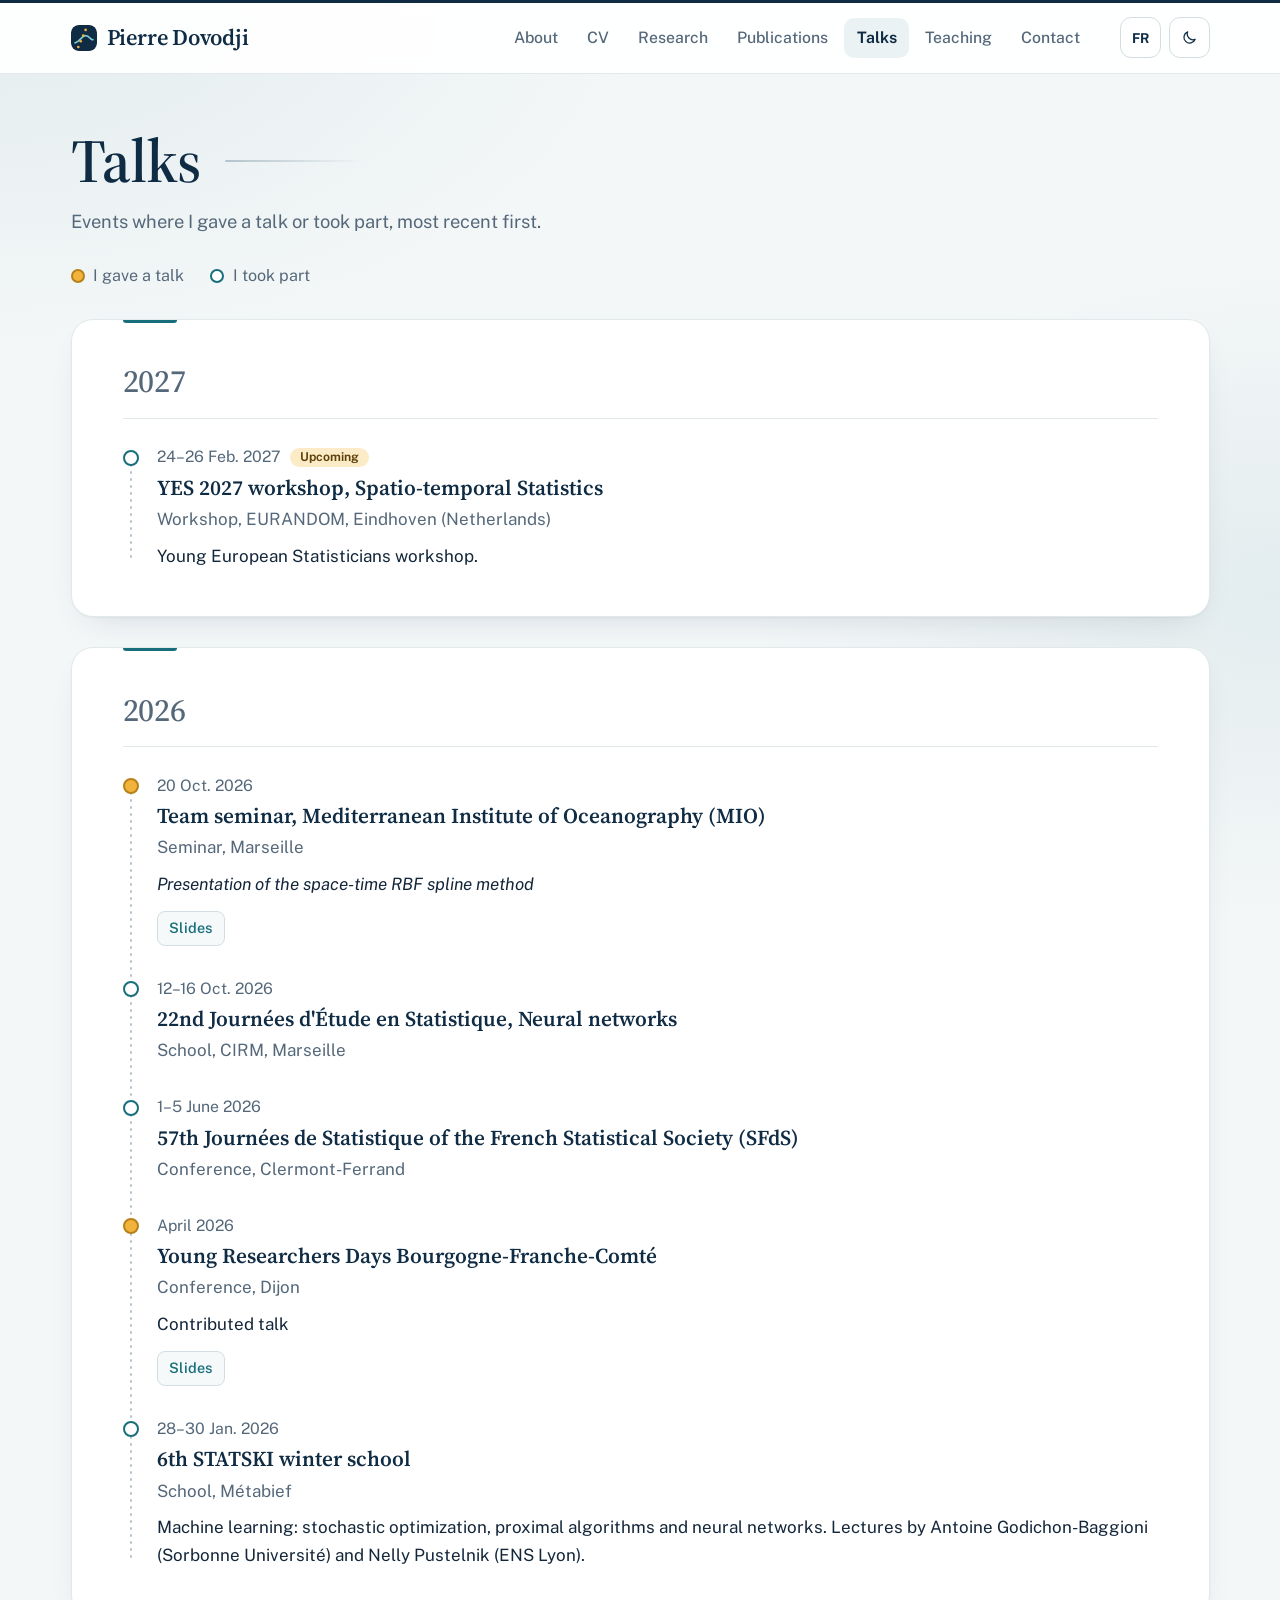
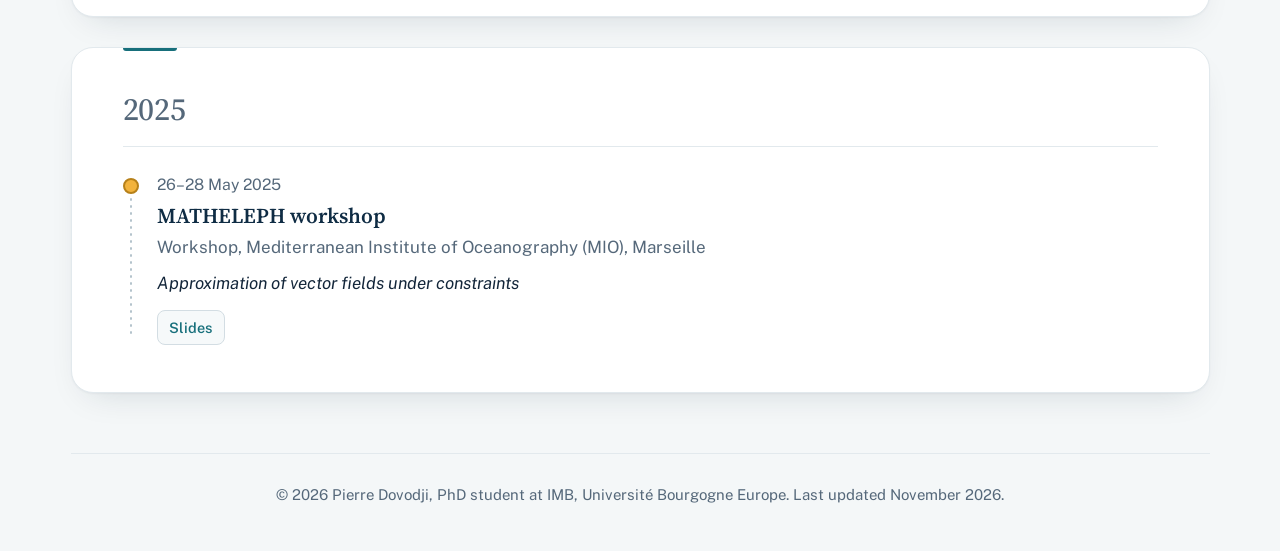
==== commit 0ed40f76: "Photo entière sur l'accueil" ====
--- a/conferences.html
+++ b/conferences.html
@@ -3,16 +3,37 @@
 <head>
     <meta charset="UTF-8">
     <meta name="viewport" content="width=device-width, initial-scale=1.0">
-    <title>Talks | Pierre Dovodji</title>
-    <meta name="description" content="Talks and conferences of Pierre Dovodji.">
+    <title>Talks and conferences | Pierre Dovodji</title>
+    <meta name="description" content="Talks and conferences of Kuassi Pierre Dovodji, PhD student in statistics at Université Bourgogne Europe.">
+    <meta name="author" content="Kuassi Pierre Dovodji">
+    <link rel="canonical" href="https://kpdovodji.github.io/conferences.html">
+    <meta property="og:type" content="website">
+    <meta property="og:title" content="Talks and conferences | Pierre Dovodji">
+    <meta property="og:description" content="Talks and conferences of Kuassi Pierre Dovodji, PhD student in statistics at Université Bourgogne Europe.">
+    <meta property="og:url" content="https://kpdovodji.github.io/conferences.html">
+    <meta property="og:image" content="https://kpdovodji.github.io/myphoto.jpg">
     <link rel="icon" href="favicon.svg" type="image/svg+xml">
     <link rel="stylesheet" href="style.css">
+    <script>(function(d){d.className+=" js";try{if(localStorage.getItem("theme")==="dark")d.className+=" dark"}catch(e){}})(document.documentElement);</script>
 </head>
 <body data-page="talks">
     <div id="site-header"></div>
-    <main id="app" tabindex="-1"></main>
+    <main id="app" tabindex="-1">
+        <div class="wrap page seo-fallback">
+            <h1>Talks and conferences of Pierre Dovodji</h1>
+            <p>Talks and conferences of Kuassi Pierre Dovodji, including the MATHELEPH workshop (MIO, Marseille), the Young Researchers Days Bourgogne-Franche-Comté, the Journées de Statistique of the French Statistical Society (SFdS) and the YES 2027 workshop at EURANDOM.</p>
+            <nav aria-label="Pages"><ul>
+                <li><a href="index.html">Home</a></li>
+                <li><a href="cv.html">CV</a></li>
+                <li><a href="research.html">Research</a></li>
+                <li><a href="publications.html">Publications</a></li>
+                <li><a href="conferences.html">Talks</a></li>
+                <li><a href="teaching.html">Teaching</a></li>
+                <li><a href="contact.html">Contact</a></li>
+            </ul></nav>
+        </div>
+    </main>
     <div id="site-footer"></div>
-    <noscript><p class="noscript">This site needs JavaScript. / Ce site a besoin de JavaScript.</p></noscript>
     <script src="data.js"></script>
     <script src="script.js"></script>
 </body>
--- a/style.css
+++ b/style.css
@@ -1,5 +1,6 @@
 /*
   Style du site de Pierre Dovodji.
+  Mise en page inspirée de juliejosse.com : en-tête blanc, grande carte de présentation, sections en cartes.
   Couleurs : bleu océan profond (--sea), sarcelle (--teal), jaune safran des traces satellitaires (--track).
 */
 
@@ -24,18 +25,52 @@
 :root {
     --paper: #F4F7F8;
     --surface: #FFFFFF;
+    --surface-2: #F6F9FA;
     --ink: #13263A;
+    --heading: #0F2C44;
     --muted: #55687A;
     --line: #D3DDE3;
+    --line-soft: #E2E9ED;
     --line-strong: #B4C3CC;
     --sea: #0F2C44;
     --teal: #176F7B;
+    --teal-tint: rgba(23, 111, 123, 0.09);
     --teal-light: #7CC6CF;
     --track: #F2B33D;
     --track-dark: #B7811A;
     --cv-blue: #3873B3;
+    --badge-bg: #FCEBC7;
+    --badge-ink: #5E400A;
+    --quiet-bg: #E4ECEF;
+    --header-bg: rgba(255, 255, 255, 0.92);
+    --glow: rgba(23, 111, 123, 0.08);
+    --shadow: 0 1px 2px rgba(19, 38, 58, 0.04), 0 14px 36px -18px rgba(19, 38, 58, 0.18);
+    --radius: 22px;
     --serif: "Source Serif 4", "Source Serif Pro", Georgia, serif;
     --sans: "Public Sans", "Segoe UI", system-ui, -apple-system, sans-serif;
+    --mono: ui-monospace, "SFMono-Regular", Menlo, Consolas, monospace;
+}
+
+/* Mode sombre : mêmes teintes, fond bleu nuit */
+html.dark {
+    color-scheme: dark;
+    --paper: #0A1826;
+    --surface: #0F2235;
+    --surface-2: #132A40;
+    --ink: #E2ECF1;
+    --heading: #F0F5F8;
+    --muted: #9DB2C0;
+    --line: #23405A;
+    --line-soft: #1C354B;
+    --line-strong: #39566F;
+    --teal: #7CC6CF;
+    --teal-tint: rgba(124, 198, 207, 0.12);
+    --badge-bg: #4A3712;
+    --badge-ink: #F8DA98;
+    --quiet-bg: #1E3850;
+    --header-bg: rgba(12, 29, 45, 0.92);
+    --glow: rgba(124, 198, 207, 0.07);
+    --shadow: 0 1px 2px rgba(0, 0, 0, 0.3), 0 14px 36px -18px rgba(0, 0, 0, 0.6);
 }
 
 *, *::before, *::after { box-sizing: border-box; }
@@ -44,11 +79,14 @@
 
 body {
     margin: 0;
-    background: var(--paper);
+    background:
+        radial-gradient(55rem 30rem at 0% 0%, var(--glow), transparent 70%),
+        radial-gradient(45rem 28rem at 100% 35rem, var(--glow), transparent 70%),
+        var(--paper);
     color: var(--ink);
     font-family: var(--sans);
     font-size: 1rem;
-    line-height: 1.6;
+    line-height: 1.65;
 }
 
 img { max-width: 100%; }
@@ -61,10 +99,10 @@
 a:hover { text-decoration-thickness: 2px; }
 
 :focus-visible { outline: 3px solid var(--teal); outline-offset: 2px; }
-.hero :focus-visible { outline-color: var(--track); }
+.hero-card :focus-visible { outline-color: var(--track); }
 main:focus { outline: none; }
 
-.wrap { max-width: 92rem; margin: 0 auto; padding-inline: 1.5rem; }
+.wrap { max-width: 70rem; margin: 0 auto; padding-inline: 1.5rem; }
 
 .vh {
     position: absolute !important;
@@ -78,221 +116,293 @@
 .skip-link:focus {
     left: 1rem; top: 1rem; z-index: 100;
     background: var(--surface); color: var(--ink);
-    padding: 0.5rem 1rem; border-radius: 6px;
-}
-
-.noscript { padding: 2rem; text-align: center; }
-
-h1, h2, h3 { color: var(--ink); }
-h2 { font-family: var(--serif); font-weight: 600; font-size: 1.6rem; line-height: 1.2; margin: 0 0 1.25rem; }
+    padding: 0.5rem 1rem; border-radius: 8px;
+}
+
+.js .seo-fallback { display: none; }
+.seo-fallback h1 { font-family: var(--serif); }
+.seo-fallback p { max-width: 46rem; }
+
+h1, h2, h3 { color: var(--heading); }
 h3 { font-family: var(--sans); font-weight: 600; font-size: 1.05rem; line-height: 1.35; margin: 0; }
 
 .muted, .where { color: var(--muted); }
+
+.icon { flex: none; display: block; }
 
 /* ---------- En-tête ---------- */
 
 .site-header {
     position: sticky; top: 0; z-index: 20;
-    background: rgba(244, 247, 248, 0.97);
-    border-bottom: 1px solid var(--line);
-}
+    background: var(--header-bg);
+    -webkit-backdrop-filter: saturate(1.4) blur(10px);
+    backdrop-filter: saturate(1.4) blur(10px);
+    border-top: 3px solid var(--sea);
+    border-bottom: 1px solid var(--line-soft);
+}
+html.dark .site-header { border-top-color: var(--teal-light); }
 
 .header-inner {
     position: relative;
-    display: flex; align-items: center; justify-content: space-between;
-    gap: 1.5rem; min-height: 4rem;
-}
-
-.wordmark {
-    font-family: var(--serif); font-weight: 600; font-size: 1.3rem;
-    color: var(--ink); text-decoration: none; letter-spacing: -0.005em;
-}
-
-.site-nav { display: flex; align-items: center; gap: 1.5rem; }
-.site-nav ul { display: flex; gap: 1.25rem; list-style: none; margin: 0; padding: 0; }
+    display: flex; align-items: center; gap: 1rem;
+    min-height: 4.1rem;
+}
+
+.brand {
+    display: inline-flex; align-items: center; gap: 0.6rem;
+    font-family: var(--serif); font-weight: 600; font-size: 1.32rem; letter-spacing: -0.01em;
+    color: var(--heading); text-decoration: none; white-space: nowrap;
+}
+.brand-mark { flex: none; border-radius: 8px; }
+
+.site-nav { margin-left: auto; }
+.site-nav ul { display: flex; gap: 0.2rem; list-style: none; margin: 0; padding: 0; }
 .site-nav a {
-    display: inline-block;
-    color: var(--ink); text-decoration: none; font-size: 0.95rem;
-    padding: 0.35rem 0; border-bottom: 2px solid transparent;
-}
-.site-nav a:hover { border-bottom-color: var(--line-strong); }
-.site-nav a[aria-current="page"] { color: var(--teal); border-bottom-color: var(--teal); }
-
-.lang-toggle, .menu-toggle {
-    font: inherit; font-size: 0.875rem; color: var(--ink);
-    background: transparent; border: 1px solid var(--line-strong);
-    border-radius: 999px; padding: 0.3rem 0.85rem; cursor: pointer;
-}
-.lang-toggle:hover, .menu-toggle:hover { border-color: var(--ink); }
-.menu-toggle { display: none; border-radius: 6px; }
+    display: block;
+    color: var(--muted); text-decoration: none; font-size: 0.93rem; font-weight: 500;
+    padding: 0.42rem 0.75rem; border-radius: 10px;
+}
+.site-nav a:hover { color: var(--heading); background: var(--teal-tint); }
+.site-nav a[aria-current="page"] { color: var(--heading); font-weight: 650; background: var(--teal-tint); }
+
+.header-tools { display: flex; align-items: center; gap: 0.45rem; margin-left: 0.6rem; }
+
+.tool-btn {
+    display: inline-flex; align-items: center; justify-content: center;
+    min-width: 2.4rem; height: 2.4rem; padding: 0 0.55rem;
+    font: inherit; font-size: 0.8rem; font-weight: 700; letter-spacing: 0.02em;
+    color: var(--heading); background: var(--surface);
+    border: 1px solid var(--line); border-radius: 11px; cursor: pointer;
+}
+.tool-btn:hover { border-color: var(--line-strong); background: var(--surface-2); }
+.tool-btn .icon { width: 17px; height: 17px; }
+.menu-toggle { display: none; }
 
 /* ---------- Boutons ---------- */
 
 .btn {
-    display: inline-block;
-    font-family: var(--sans); font-weight: 600; font-size: 0.95rem; line-height: 1.2;
-    padding: 0.7rem 1.15rem; border-radius: 6px; border: 1px solid transparent;
+    display: inline-flex; align-items: center; gap: 0.5rem;
+    font-family: var(--sans); font-weight: 650; font-size: 0.92rem; line-height: 1.2;
+    padding: 0.66rem 1rem; border-radius: 11px; border: 1px solid transparent;
     text-decoration: none; cursor: pointer;
 }
-.btn-primary { background: var(--track); color: var(--sea); }
+.btn-primary { background: var(--track); color: var(--sea); border-color: var(--track); }
 .btn-primary:hover { background: #F6C35F; }
-.btn-ghost { border-color: rgba(232, 241, 244, 0.55); color: #E8F1F4; }
-.btn-ghost:hover { border-color: #FFFFFF; background: rgba(255, 255, 255, 0.06); }
-
-/* ---------- Accueil : bandeau ---------- */
-
-.hero {
-    position: relative; overflow: hidden;
+.btn-soft { background: rgba(255, 255, 255, 0.07); border-color: rgba(232, 241, 244, 0.28); color: #F2F7F9; }
+.btn-soft:hover { background: rgba(255, 255, 255, 0.14); border-color: rgba(232, 241, 244, 0.5); }
+
+/* ---------- Pages et cartes ---------- */
+
+.page { padding-block: 2.75rem 3.5rem; }
+
+.card {
+    position: relative;
+    background: var(--surface);
+    border: 1px solid var(--line-soft);
+    border-radius: var(--radius);
+    box-shadow: var(--shadow);
+    padding: 2.5rem 3rem 2.75rem;
+}
+/* Petit trait de couleur en haut à gauche de chaque carte */
+.card::before {
+    content: ""; position: absolute; top: 0; left: 3rem;
+    width: 3.2rem; height: 3px; border-radius: 0 0 3px 3px;
+    background: var(--teal);
+}
+.card > h2 {
+    font-family: var(--serif); font-weight: 600;
+    font-size: clamp(1.6rem, 2.5vw, 2.05rem); line-height: 1.2; letter-spacing: -0.01em;
+    margin: 0 0 1.5rem; padding-bottom: 1rem;
+    border-bottom: 1px solid var(--line-soft);
+}
+.card > :last-child { margin-bottom: 0; }
+
+.page > .card + .card,
+.page > .card + .card-pair,
+.page > .card-pair + .card { margin-top: 1.75rem; }
+
+.card-pair { display: grid; grid-template-columns: repeat(2, minmax(0, 1fr)); gap: 1.75rem; margin-top: 1.75rem; }
+
+/* Lueur discrète dans le coin d'une carte */
+.card-glow { overflow: hidden; }
+.card-glow::after {
+    content: ""; position: absolute; right: -8rem; top: -9rem;
+    width: 26rem; height: 26rem; border-radius: 50%;
+    background: radial-gradient(circle, var(--teal-tint), transparent 68%);
+    pointer-events: none;
+}
+.card-glow > * { position: relative; z-index: 1; }
+
+.prose p { margin: 0 0 1rem; }
+.prose p:last-child { margin-bottom: 0; }
+.prose .lead { font-family: var(--serif); font-size: 1.22rem; line-height: 1.55; color: var(--heading); }
+
+/* Titre de page : grand titre suivi d'un trait */
+.page-head { margin: 0.5rem 0 2.25rem; }
+.page-title { display: flex; align-items: center; gap: 1.5rem; }
+.page-title h1 {
+    font-family: var(--serif); font-weight: 600;
+    font-size: clamp(2.5rem, 5vw, 3.6rem); line-height: 1.05; letter-spacing: -0.02em;
+    margin: 0;
+}
+.title-rule { flex: 0 1 8rem; height: 2px; border-radius: 2px; background: linear-gradient(90deg, var(--line-strong), transparent); }
+.lede { margin: 0.8rem 0 0; color: var(--muted); font-size: 1.08rem; max-width: 52rem; }
+
+/* Listes à puces rondes (accueil) */
+.dot-list { list-style: none; margin: 0; padding: 0; }
+.dot-list li { position: relative; padding-left: 1.4rem; }
+.dot-list li + li { margin-top: 1rem; }
+.dot-list li::before {
+    content: ""; position: absolute; left: 0.15rem; top: 0.62em;
+    width: 6px; height: 6px; border-radius: 50%; background: var(--teal);
+}
+.dot-list strong { display: block; color: var(--heading); font-weight: 650; }
+.dot-list span { display: block; }
+.dot-list .badge { display: inline-block; margin-left: 0.35rem; }
+.card-more { margin: 1.5rem 0 0; font-weight: 650; }
+
+/* ---------- Accueil : carte de présentation ---------- */
+
+.card.hero-card {
+    overflow: hidden; padding: 0;
     background: var(--sea); color: #E8F1F4;
-    min-height: clamp(31rem, 74vh, 41rem);
-    display: flex; flex-direction: column; justify-content: center;
-}
-
-.hero-canvas { position: absolute; inset: 0; width: 100%; height: 100%; display: block; }
-
-.hero::after {
-    content: ""; position: absolute; inset: 0; pointer-events: none;
+    border-color: rgba(15, 44, 68, 0.4);
+}
+.hero-card::before { display: none; }
+.hero-canvas { position: absolute; inset: 0; width: 100%; height: 100%; display: block; z-index: 0; }
+.hero-card::after {
+    content: ""; position: absolute; inset: 0; pointer-events: none; z-index: 1;
     background: linear-gradient(90deg,
-        rgba(15, 44, 68, 0.97) 0%,
-        rgba(15, 44, 68, 0.88) 50%,
-        rgba(15, 44, 68, 0.45) 76%,
-        rgba(15, 44, 68, 0.1) 100%);
-}
-
-.hero-inner { position: relative; z-index: 2; width: 100%; }
-.hero-text { max-width: none; padding: 4rem 0 5rem; }
-
-.hero h1 {
+        rgba(15, 44, 68, 0.95) 0%,
+        rgba(15, 44, 68, 0.88) 52%,
+        rgba(15, 44, 68, 0.45) 78%,
+        rgba(15, 44, 68, 0.12) 100%);
+}
+
+.hero-grid {
+    position: relative; z-index: 2;
+    display: grid; grid-template-columns: 14rem minmax(0, 1fr);
+    gap: 3rem; align-items: center;
+    padding: 3.75rem 3rem 3.75rem 3.75rem;
+}
+.hero-grid.no-photo { grid-template-columns: minmax(0, 1fr); }
+
+.hero-photo { position: relative; }
+/* Carte décalée derrière la photo */
+.hero-photo::before {
+    content: ""; position: absolute; inset: 14px -14px -14px 14px;
+    border-radius: 18px;
+    background: rgba(124, 198, 207, 0.14);
+    border: 1px solid rgba(124, 198, 207, 0.35);
+}
+.hero-photo img {
+    position: relative; display: block;
+    width: 100%; height: auto; aspect-ratio: 12 / 13; object-fit: cover; object-position: 50% 20%;
+    border-radius: 16px; border: 4px solid #F4F7F8;
+    box-shadow: 0 20px 40px -18px rgba(0, 0, 0, 0.7);
+}
+
+.hero-text { max-width: 41rem; }
+
+.hero-card h1 {
     font-family: var(--serif); font-weight: 600;
-    font-size: clamp(2.75rem, 6vw, 4.5rem); line-height: 1.02; letter-spacing: -0.015em;
-    color: #FFFFFF; margin: 0 0 1rem;
-}
-
-.hero-role { color: #A9C4D0; margin: 0 0 1.75rem; line-height: 1.5; }
-
-.hero-statement {
-    font-family: var(--serif); font-size: clamp(1.25rem, 2.2vw, 1.5rem); line-height: 1.45;
-    color: #F2F7F9; margin: 0 0 2rem;
-}
-
-.hero-actions { display: flex; flex-wrap: wrap; gap: 0.75rem; margin: 0; }
-
-
-/* ---------- Pages ---------- */
-
-.page { padding-block: 3.5rem 5rem; }
-
-.page-head { max-width: 46rem; margin-bottom: 3rem; }
-.page-head h1 {
-    font-family: var(--serif); font-weight: 600;
-    font-size: clamp(2.25rem, 4vw, 3rem); line-height: 1.1; letter-spacing: -0.01em;
-    margin: 0 0 0.75rem;
-}
-.lede { font-size: 1.125rem; color: var(--muted); margin: 0; max-width: 44rem; }
-
-.prose p { max-width: 40rem; margin: 0 0 1rem; line-height: 1.65; }
-
-/* Accueil : à propos, en bref, récemment */
-
-.home-about {
-    display: grid; grid-template-columns: 180px minmax(0, 1fr);
-    gap: 2.5rem; align-items: start;
-    padding-bottom: 3rem; border-bottom: 1px solid var(--line);
-}
-.home-about.no-photo { grid-template-columns: minmax(0, 1fr); }
-.home-about .prose p { max-width: none; }
-.portrait { width: 180px; height: auto; border-radius: 4px; }
-
-.home-brief { padding-block: 3rem; border-bottom: 1px solid var(--line); }
-.page > .home-brief, .page > .home-latest { margin-top: 0; }
-.brief { display: grid; grid-template-columns: repeat(3, minmax(0, 1fr)); gap: 2rem; margin: 0; }
-.brief div { border-top: 3px solid var(--teal); padding-top: 1rem; }
-.brief dt { font-family: var(--serif); font-weight: 600; font-size: 1.25rem; margin-bottom: 0.5rem; }
-.brief dd { margin: 0; line-height: 1.6; }
-
-.home-latest { padding-top: 3rem; }
-.latest { list-style: none; margin: 0 0 1.25rem; padding: 0; }
-.latest li {
-    display: grid; grid-template-columns: 11rem minmax(0, 1fr); gap: 1.5rem;
-    padding: 0.9rem 0; border-bottom: 1px solid var(--line);
-}
-.latest .when { color: var(--muted); font-size: 0.95rem; font-variant-numeric: tabular-nums; }
-.latest .what { font-weight: 500; }
-.latest .where { display: block; font-weight: 400; font-size: 0.95rem; }
-.more { font-weight: 600; }
-
-/* Étiquettes et liens vers des documents */
+    font-size: clamp(2.7rem, 5.4vw, 4.6rem); line-height: 1; letter-spacing: -0.025em;
+    color: #FFFFFF; margin: 0 0 1.1rem;
+}
+.hero-role { margin: 0; font-weight: 700; font-size: 1.12rem; color: var(--teal-light); }
+.hero-sub { margin: 0.2rem 0 0; color: #B9CDD8; }
+
+.hero-email-line { margin: 1rem 0 0; }
+.hero-email {
+    display: inline-flex; align-items: center; gap: 0.5rem;
+    font-family: var(--mono); font-size: 0.84rem; color: #DCE8EE; text-decoration: none;
+    padding: 0.38rem 0.75rem; border-radius: 9px;
+    border: 1px solid rgba(232, 241, 244, 0.22); background: rgba(10, 30, 47, 0.45);
+}
+.hero-email:hover { border-color: rgba(232, 241, 244, 0.5); }
+
+.chips { display: flex; flex-wrap: wrap; gap: 0.5rem; list-style: none; margin: 1.35rem 0 0; padding: 0; }
+.chip {
+    display: inline-flex; align-items: center; gap: 0.45rem;
+    font-size: 0.8rem; font-weight: 650; line-height: 1.3; color: #E8F1F4;
+    padding: 0.32rem 0.8rem; border-radius: 999px;
+    border: 1px solid rgba(232, 241, 244, 0.2); background: rgba(255, 255, 255, 0.05);
+}
+.chip::before { content: ""; width: 5px; height: 5px; border-radius: 50%; background: var(--track); }
+
+.hero-actions { display: flex; flex-wrap: wrap; gap: 0.55rem; margin: 1.9rem 0 0; }
+.hero-actions .btn { padding-inline: 0.88rem; }
+
+/* ---------- Étiquettes et liens vers des documents ---------- */
 
 .badge {
-    display: inline-block; vertical-align: 0.1em;
-    font-family: var(--sans); font-size: 0.75rem; font-weight: 600; line-height: 1.5;
-    padding: 0 0.5rem; margin-left: 0.4rem; border-radius: 999px;
-    background: #FCEBC7; color: #5E400A;
-}
-.badge-quiet { background: #E1EAEE; color: var(--ink); margin-left: 0; }
-
-.links { display: flex; flex-wrap: wrap; gap: 0.5rem; margin: 0.65rem 0 0; }
+    display: inline-block; vertical-align: 0.12em;
+    font-family: var(--sans); font-size: 0.72rem; font-weight: 650; line-height: 1.55; letter-spacing: 0.01em;
+    padding: 0 0.55rem; margin-left: 0.4rem; border-radius: 999px;
+    background: var(--badge-bg); color: var(--badge-ink);
+}
+.badge-quiet { background: var(--quiet-bg); color: var(--ink); margin-left: 0; }
+h2 .badge { font-size: 0.8rem; vertical-align: 0.35em; }
+
+.links { display: flex; flex-wrap: wrap; gap: 0.5rem; margin: 0.75rem 0 0; }
 .doc-link {
-    font-size: 0.875rem; font-weight: 500; text-decoration: none;
-    padding: 0.25rem 0.65rem; border-radius: 4px;
-    border: 1px solid var(--line-strong); background: var(--surface); color: var(--teal);
+    font-size: 0.85rem; font-weight: 550; text-decoration: none;
+    padding: 0.28rem 0.7rem; border-radius: 8px;
+    border: 1px solid var(--line); background: var(--surface-2); color: var(--teal);
 }
 .doc-link:hover { border-color: var(--teal); }
 
-/* Listes d'entrées (recherche, publications, médiation) */
+/* ---------- Listes d'entrées (recherche, publications, médiation) ---------- */
 
 .entries { list-style: none; margin: 0; padding: 0; }
 .entry {
-    display: grid; grid-template-columns: 9rem minmax(0, 1fr); gap: 1.5rem;
-    padding: 1.4rem 0; border-top: 1px solid var(--line);
-}
-.entry .when { color: var(--muted); font-size: 0.95rem; padding-top: 0.1rem; }
-.entry p { margin: 0.3rem 0 0; line-height: 1.6; }
-.pub-authors { margin: 0 0 0.3rem !important; }
+    display: grid; grid-template-columns: 8.5rem minmax(0, 1fr); gap: 1.5rem;
+    padding: 1.35rem 0; border-top: 1px solid var(--line-soft);
+}
+.entry:first-child { border-top: 0; padding-top: 0.25rem; }
+.entry:last-child { padding-bottom: 0; }
+.entry .when { color: var(--muted); font-size: 0.93rem; padding-top: 0.1rem; }
+.entry p { margin: 0.3rem 0 0; }
 .pub-title { font-family: var(--serif); font-weight: 600; font-size: 1.2rem; line-height: 1.35; }
-
-section + section { margin-top: 3rem; }
-
-/* Recherche : la thèse */
-
-.thesis {
-    background: var(--surface);
-    border: 1px solid var(--line); border-left: 4px solid var(--teal);
-    padding: 2rem 2.25rem; margin-bottom: 3.5rem;
-}
-.kicker { color: var(--muted); margin: 0 0 0.5rem; }
-.thesis h2 { font-size: clamp(1.5rem, 2.6vw, 2rem); margin-bottom: 0.6rem; }
-.thesis > .where { margin: 0 0 1.5rem; }
-.thesis .prose p { max-width: none; }
-.apps {
-    display: grid; grid-template-columns: repeat(2, minmax(0, 1fr)); gap: 2rem;
-    margin: 1.75rem 0 1.25rem; padding-top: 1.5rem; border-top: 1px solid var(--line);
-}
-.app h3 { font-family: var(--serif); font-size: 1.2rem; margin-bottom: 0.4rem; }
-.app p { margin: 0; line-height: 1.6; }
-.thesis .muted { margin: 0; font-size: 0.95rem; }
+.pub-authors { margin-top: 0.35rem !important; }
+
+/* ---------- Recherche : la thèse ---------- */
+
+.kicker { color: var(--muted); margin: 0 0 0.6rem; font-weight: 550; }
+.thesis-card > h2 {
+    font-size: clamp(1.55rem, 2.6vw, 2.1rem); line-height: 1.22;
+    margin: 0 0 0.75rem; padding: 0; border: 0;
+}
+.thesis-card > .where { margin: 0 0 1.5rem; padding-bottom: 1.5rem; border-bottom: 1px solid var(--line-soft); }
+
+.mini-grid { display: grid; grid-template-columns: repeat(2, minmax(0, 1fr)); gap: 1rem; margin: 1.75rem 0 1.25rem; }
+.mini {
+    position: relative;
+    background: var(--surface-2); border: 1px solid var(--line-soft); border-radius: 14px;
+    padding: 1.15rem 1.3rem 1.25rem 2.3rem;
+}
+.mini::before {
+    content: ""; position: absolute; left: 1.1rem; top: 1.55rem;
+    width: 7px; height: 7px; border-radius: 50%; background: var(--track);
+    box-shadow: 0 0 0 3px rgba(242, 179, 61, 0.22);
+}
+.mini h3 { font-family: var(--serif); font-size: 1.15rem; margin-bottom: 0.4rem; }
+.mini p { margin: 0; }
+.note { margin: 0; font-size: 0.95rem; }
 
 /* ---------- Conférences : frise ---------- */
 
 .legend {
     display: flex; flex-wrap: wrap; gap: 1.5rem;
-    list-style: none; padding: 0; margin: -1.5rem 0 2rem;
+    list-style: none; padding: 0; margin: -0.75rem 0 1.75rem;
     color: var(--muted); font-size: 0.95rem;
 }
 .legend li { display: flex; align-items: center; gap: 0.5rem; }
 .mark { display: inline-block; width: 0.85rem; height: 0.85rem; border-radius: 50%; }
 .mark-talk { background: var(--track); border: 2px solid var(--track-dark); }
-.mark-attended { background: var(--paper); border: 2px solid var(--teal); }
-
-.year-group {
-    display: grid; grid-template-columns: 8rem minmax(0, 1fr); gap: 2rem;
-    padding: 2rem 0; border-top: 1px solid var(--line);
-}
-section.year-group + section.year-group { margin-top: 0; }
-.year {
-    font-family: var(--serif); font-weight: 400; font-size: 2.25rem; line-height: 1;
-    color: var(--muted); margin: 0;
-}
+.mark-attended { background: var(--surface); border: 2px solid var(--teal); }
+
+.year-card > h2 { color: var(--muted); font-weight: 500; }
 
 .events { list-style: none; margin: 0; padding: 0 0 0 2rem; position: relative; }
 .events::before {
@@ -307,71 +417,69 @@
     width: 0.95rem; height: 0.95rem; border-radius: 50%;
 }
 .event.is-talk::before { background: var(--track); border: 2px solid var(--track-dark); }
-.event.is-attended::before { background: var(--paper); border: 2px solid var(--teal); }
-.event-date { margin: 0 0 0.2rem; color: var(--muted); font-size: 0.95rem; }
+.event.is-attended::before { background: var(--surface); border: 2px solid var(--teal); }
+.event-date { margin: 0 0 0.2rem; color: var(--muted); font-size: 0.93rem; }
 .event h3 { font-family: var(--serif); font-weight: 600; font-size: 1.25rem; }
 .event-meta { margin: 0.15rem 0 0; color: var(--muted); }
 .event-talk { margin: 0.5rem 0 0; }
-.event-details { margin: 0.5rem 0 0; max-width: 42rem; line-height: 1.6; }
+.event-details { margin: 0.5rem 0 0; }
 
 /* ---------- Enseignement ---------- */
 
-.year-group-wide { grid-template-columns: 10rem minmax(0, 1fr); }
-.year-group-wide .year { font-size: 1.75rem; white-space: nowrap; }
-
-.year-where { margin: 0.35rem 0 0.75rem; color: var(--muted); }
+.year-where { margin: -0.5rem 0 0.75rem; color: var(--muted); }
 .courses { list-style: none; margin: 0; padding: 0; }
 .course {
-    display: grid; grid-template-columns: 9rem minmax(0, 1fr) 7rem; gap: 1.5rem;
-    padding: 1.1rem 0; border-bottom: 1px solid var(--line);
-}
-.course:last-child { border-bottom: 0; }
-.course-level .level { display: block; font-family: var(--serif); font-weight: 600; font-size: 1.35rem; line-height: 1.15; }
+    display: grid; grid-template-columns: 8.5rem minmax(0, 1fr) 6.5rem; gap: 1.5rem;
+    padding: 1.2rem 0; border-bottom: 1px solid var(--line-soft);
+}
+.course:last-child { border-bottom: 0; padding-bottom: 0; }
+.course-level .level { display: block; font-family: var(--serif); font-weight: 600; font-size: 1.35rem; line-height: 1.15; color: var(--heading); }
 .course-level .program { color: var(--muted); }
 .course-main h3 { font-family: var(--serif); font-size: 1.2rem; }
-.topics { margin: 0.35rem 0 0; color: var(--muted); line-height: 1.55; }
+.topics { margin: 0.35rem 0 0; color: var(--muted); }
 .syllabus { margin: 0.5rem 0 0; padding-left: 1.1rem; line-height: 1.55; }
 .syllabus > li { margin-top: 0.35rem; }
 .syllabus > li > span { font-weight: 600; }
 .syllabus ul { margin: 0.15rem 0 0; padding-left: 1.1rem; color: var(--muted); list-style: circle; }
 .course-hours { text-align: right; color: var(--muted); font-variant-numeric: tabular-nums; }
-.outreach { margin-top: 3rem; }
 
 /* ---------- Contact ---------- */
 
-.contact-list { margin: 0; max-width: 52rem; }
+.contact-list { margin: 0; }
 .contact-row {
-    display: grid; grid-template-columns: 9rem minmax(0, 1fr); gap: 1.5rem;
-    padding: 1.5rem 0; border-top: 1px solid var(--line);
-}
-.contact-row dt { font-family: var(--serif); font-weight: 600; font-size: 1.2rem; }
+    display: grid; grid-template-columns: 8.5rem minmax(0, 1fr); gap: 1.5rem;
+    padding: 1.5rem 0; border-top: 1px solid var(--line-soft);
+}
+.contact-row:first-child { border-top: 0; padding-top: 0.25rem; }
+.contact-row:last-child { padding-bottom: 0; }
+.contact-row dt { font-family: var(--serif); font-weight: 600; font-size: 1.2rem; color: var(--heading); }
 .contact-row dd { margin: 0; }
-.contact-row p { margin: 0 0 1rem; }
+.contact-row p { margin: 0 0 0.9rem; }
 .contact-row p:last-child { margin-bottom: 0; }
 .contact-email { font-family: var(--serif); font-size: 1.3rem; }
 .nw { white-space: nowrap; }
-address { font-style: normal; line-height: 1.6; }
+address { font-style: normal; }
 
 /* ---------- Pied de page ---------- */
 
-.site-footer { border-top: 1px solid var(--line); padding: 2rem 0; font-size: 0.9rem; color: var(--muted); }
-.footer-inner { display: flex; flex-wrap: wrap; justify-content: space-between; gap: 1.5rem; }
-.site-footer p { margin: 0; line-height: 1.6; }
+.site-footer { padding: 0 0 2.5rem; font-size: 0.88rem; color: var(--muted); }
+.site-footer .wrap > p { margin: 0; padding-top: 1.75rem; border-top: 1px solid var(--line-soft); text-align: center; }
 
 /* ---------- CV (présenté comme le PDF) ---------- */
 
-.cv-page { padding: 2rem 1rem 4rem; background: #E6ECEF; }
+.cv-page { padding: 2.5rem 1rem 4rem; }
 
 .cv-toolbar {
     max-width: 210mm; margin: 0 auto 1.25rem;
     display: grid; grid-template-columns: minmax(0, 1fr) auto; gap: 0.25rem 1.5rem; align-items: end;
 }
-.cv-toolbar h1 { font-family: var(--serif); font-weight: 600; font-size: 2rem; margin: 0; }
+.cv-toolbar h1 { font-family: var(--serif); font-weight: 600; font-size: clamp(2rem, 4vw, 2.6rem); letter-spacing: -0.02em; margin: 0; }
 .cv-note { grid-column: 1; margin: 0; color: var(--muted); font-size: 0.95rem; }
 .cv-print { grid-column: 2; grid-row: 1 / span 2; align-self: center; }
 
 .cv-sheet {
     --hint: 8.2rem;
+    border-radius: 4px;
     max-width: 210mm; margin: 0 auto;
     background: #FFFFFF; color: #262626;
     padding: 15mm 15mm 18mm;
@@ -409,38 +517,56 @@
 .cv-sheet .links { gap: 0 0.9rem; margin: 0.1rem 0 0; }
 .cv-link { font-size: 0.8rem; }
 
+/* ---------- Écrans moyens : le menu se replie ---------- */
+
+@media (max-width: 1100px) {
+    .menu-toggle { display: inline-flex; }
+    .header-tools { margin-left: auto; }
+    .site-nav {
+        display: none; position: absolute; top: calc(100% + 0.5rem); left: 1rem; right: 1rem;
+        margin: 0; padding: 0.5rem;
+        background: var(--surface); border: 1px solid var(--line-soft); border-radius: 16px;
+        box-shadow: var(--shadow);
+    }
+    .site-nav.is-open { display: block; }
+    .site-nav ul { flex-direction: column; gap: 0.1rem; }
+    .site-nav a { padding: 0.6rem 0.9rem; font-size: 1rem; }
+}
+
 /* ---------- Écrans étroits ---------- */
 
-@media (max-width: 900px) {
-    .menu-toggle { display: inline-block; }
-    .site-nav {
-        display: none; position: absolute; top: 100%; left: 0; right: 0;
-        flex-direction: column; align-items: flex-start; gap: 1rem;
-        background: var(--paper); border-bottom: 1px solid var(--line);
-        padding: 0.75rem 1.5rem 1.5rem;
-    }
-    .site-nav.is-open { display: flex; }
-    .site-nav ul { flex-direction: column; gap: 0.15rem; width: 100%; }
-}
-
-@media (max-width: 720px) {
-    .hero { min-height: 0; }
-    .hero::after { background: rgba(15, 44, 68, 0.78); }
-    .hero-text { padding: 3.5rem 0 2rem; }
-    .hero::after { background: rgba(15, 44, 68, 0.72); }
-    .cv-photo { order: -1; }
-
-    .home-about, .brief, .latest li, .entry, .year-group, .course, .apps, .contact-row { grid-template-columns: minmax(0, 1fr); }
-    .contact-row { gap: 0.5rem; }
-    .contact-email { white-space: normal; font-size: 1.05rem; }
-    .home-about { gap: 1.5rem; }
-    .portrait { width: 140px; }
-    .brief { gap: 1.5rem; }
-    .latest li, .entry { gap: 0.25rem; }
-    .year-group { gap: 1rem; }
+@media (max-width: 820px) {
+    .card { padding: 2rem 1.5rem 2.25rem; border-radius: 18px; }
+    .card::before { left: 1.5rem; }
+    .card-pair { grid-template-columns: minmax(0, 1fr); }
+
+    .hero-card::after { background: rgba(15, 44, 68, 0.8); }
+    .hero-grid { grid-template-columns: minmax(0, 1fr); gap: 2rem; padding: 2.5rem 1.5rem 2.5rem; }
+    .hero-photo { width: 9.5rem; }
+    .hero-card h1 { font-size: 2.4rem; }
+    .hero-actions { gap: 0.45rem; }
+    .hero-actions .btn { padding: 0.55rem 0.75rem; font-size: 0.86rem; }
+    .hero-photo::before { inset: 10px -10px -10px 10px; }
+
+    .mini-grid, .entry, .course, .contact-row { grid-template-columns: minmax(0, 1fr); }
+    .entry { gap: 0.2rem; }
     .course { gap: 0.4rem; }
     .course-hours { text-align: left; }
-    .thesis { padding: 1.5rem 1.25rem; }
+    .contact-row { gap: 0.5rem; }
+    .contact-email { font-size: 1.1rem; }
+    .cv-photo { order: -1; }
+}
+
+@media (max-width: 520px) {
+    .wrap { padding-inline: 1rem; }
+    .brand { font-size: 1.15rem; }
+    .brand-mark { width: 22px; height: 22px; }
+    .header-tools { gap: 0.3rem; }
+    .tool-btn { min-width: 2.2rem; height: 2.2rem; }
+    .page { padding-top: 1.75rem; }
+    .title-rule { display: none; }
+    .hero-email { font-size: 0.76rem; }
+    .btn { padding: 0.6rem 0.85rem; font-size: 0.88rem; }
 
     .cv-page { padding: 1.25rem 0.5rem 3rem; }
     .cv-toolbar { grid-template-columns: minmax(0, 1fr); }
@@ -458,7 +584,8 @@
     * { -webkit-print-color-adjust: exact; print-color-adjust: exact; }
     html { font-size: 100%; }
     body { background: #FFFFFF; }
-    #site-header, #site-footer, .cv-toolbar, .skip-link, .menu-toggle, .lang-toggle { display: none !important; }
+    .cv-sheet { border-radius: 0; }
+    #site-header, #site-footer, .cv-toolbar, .skip-link, .header-tools { display: none !important; }
     .cv-page { padding: 0; background: #FFFFFF; }
     .cv-sheet { box-shadow: none; padding: 0; max-width: none; font-size: 10pt; --hint: 7.6rem; }
     .cv-name { font-size: 22pt; }
